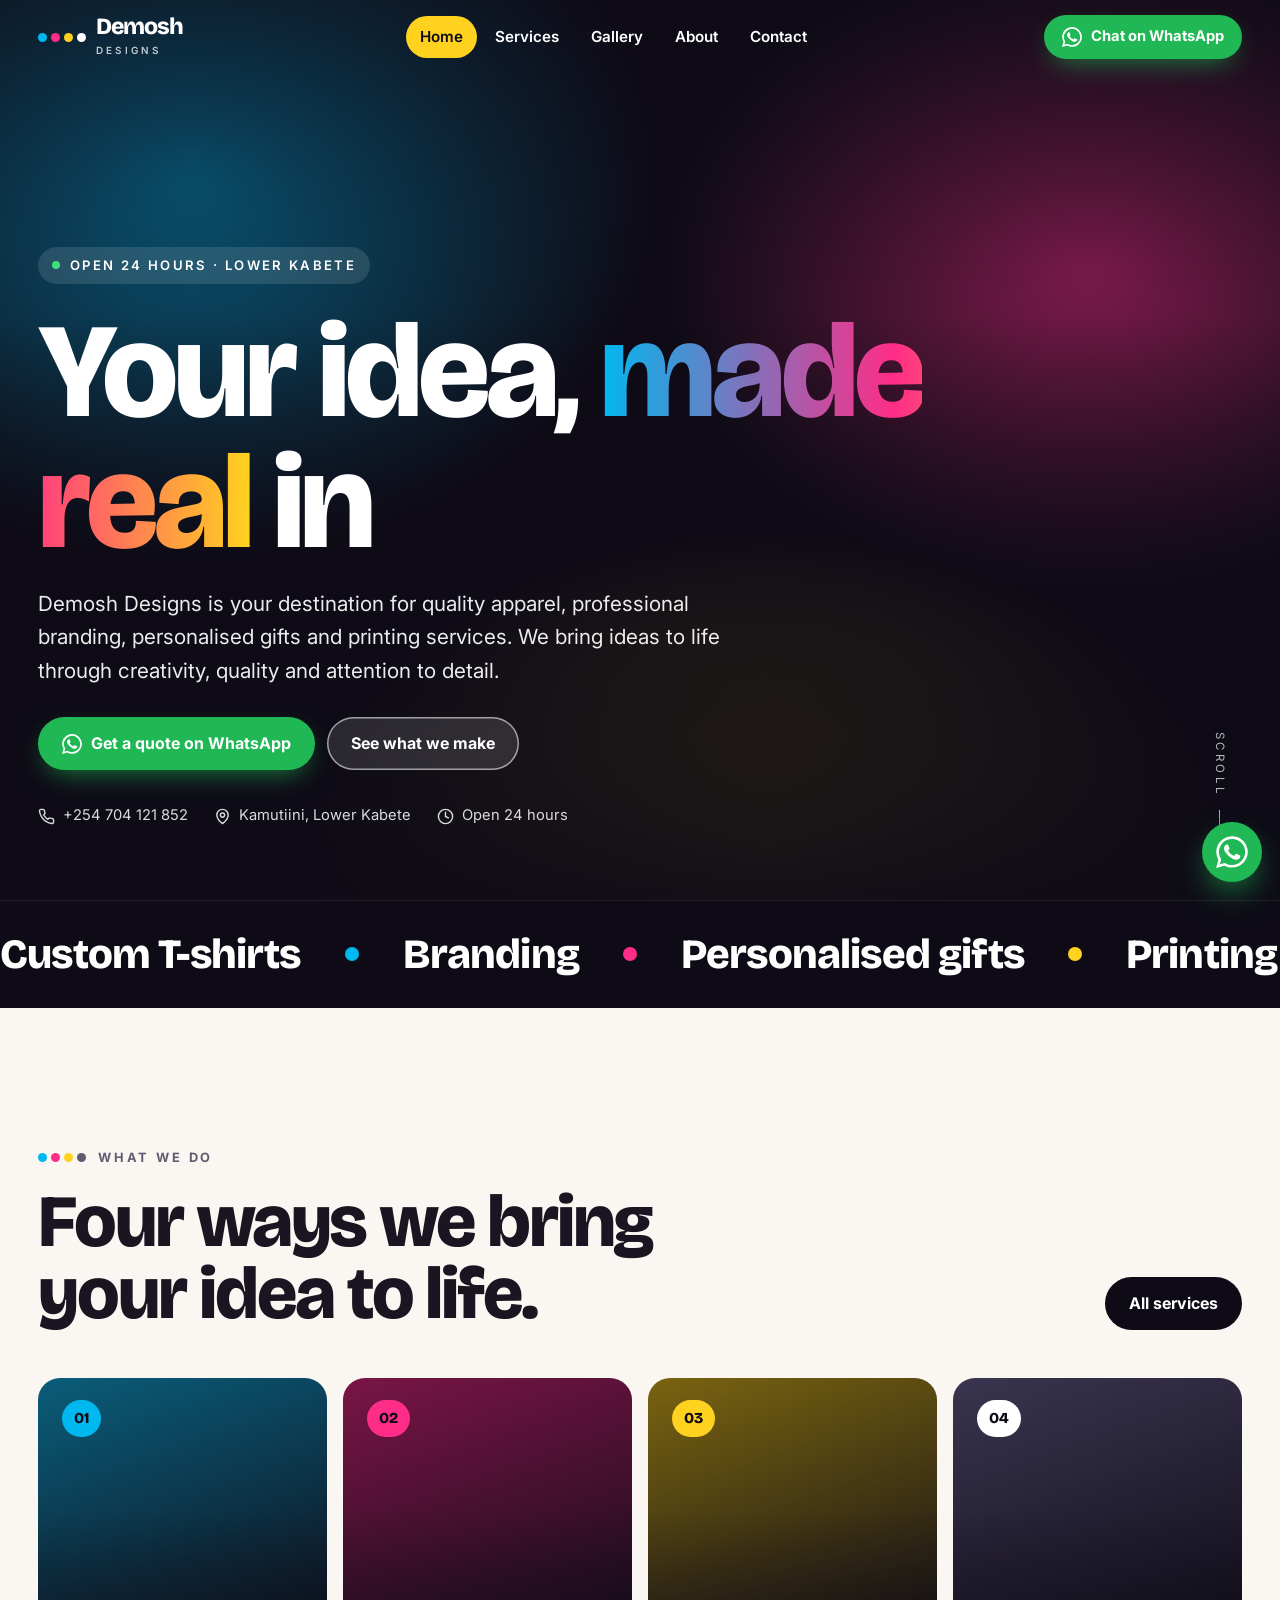
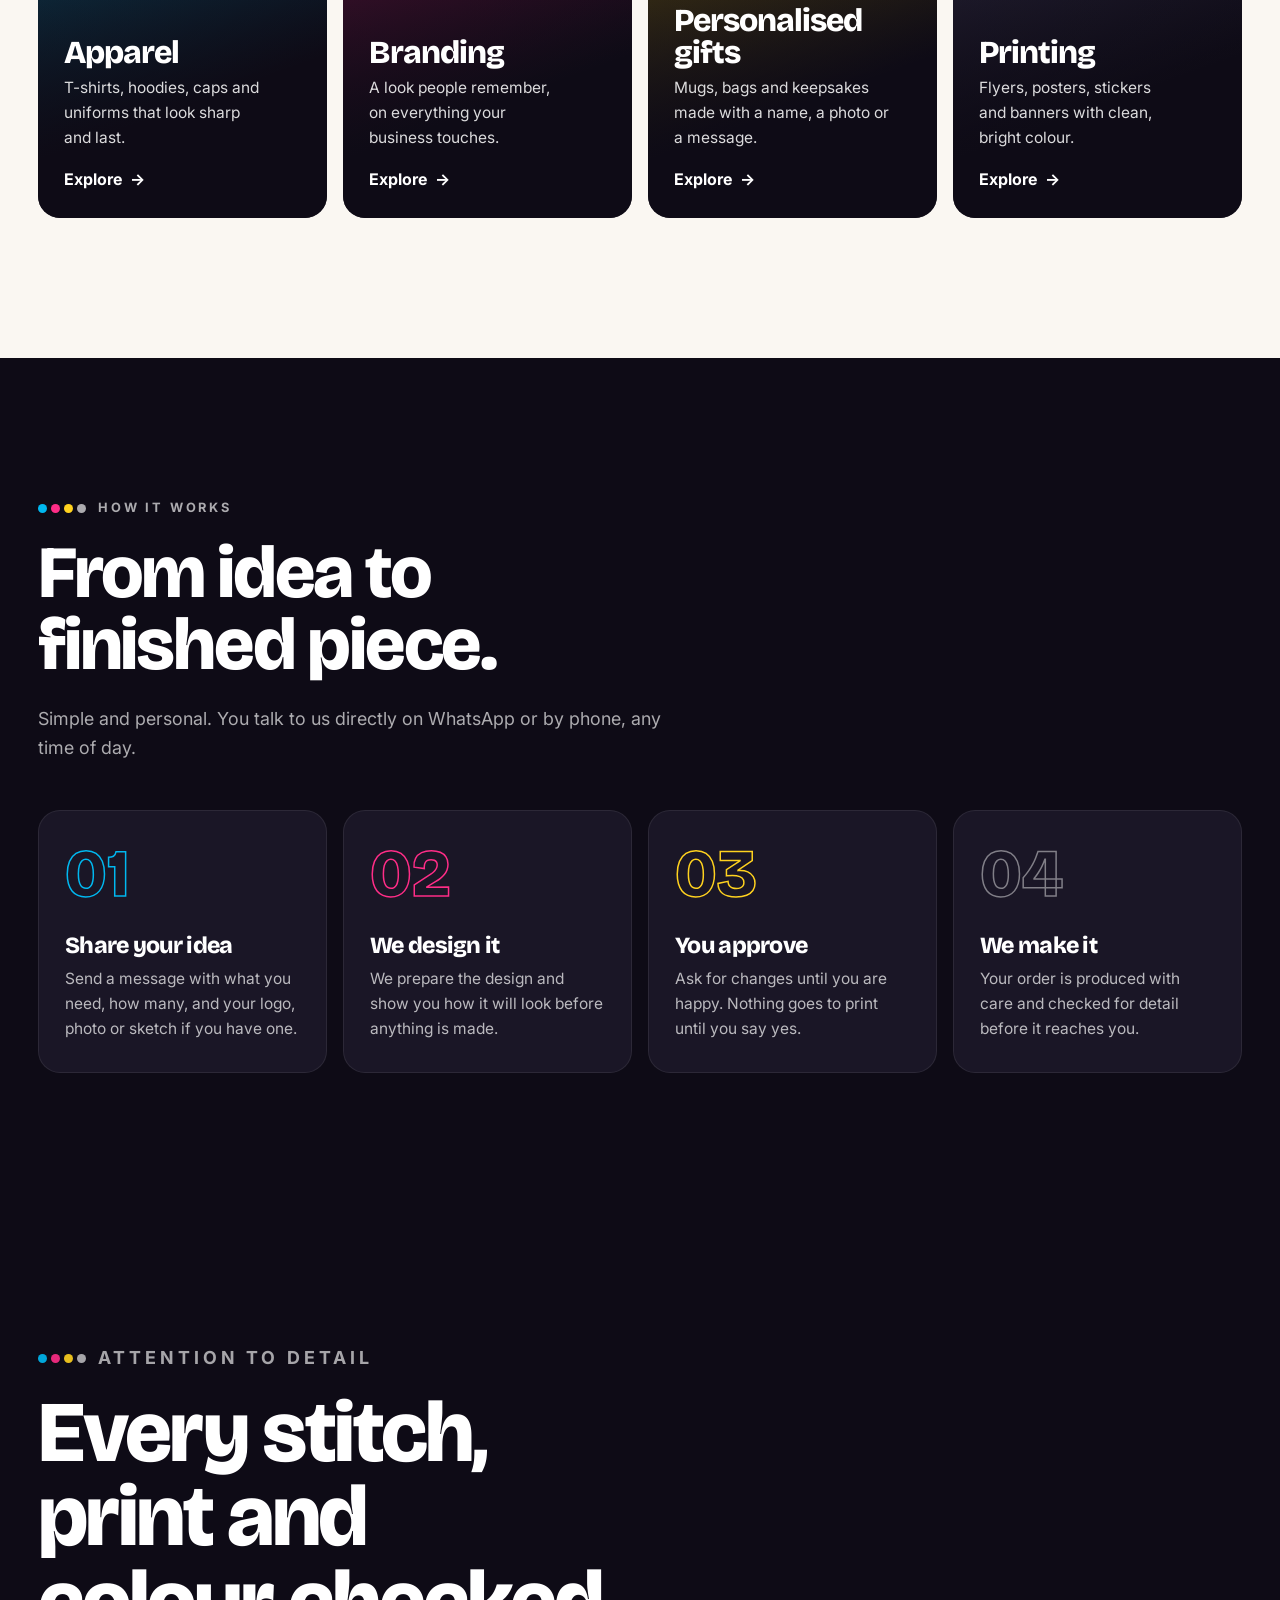
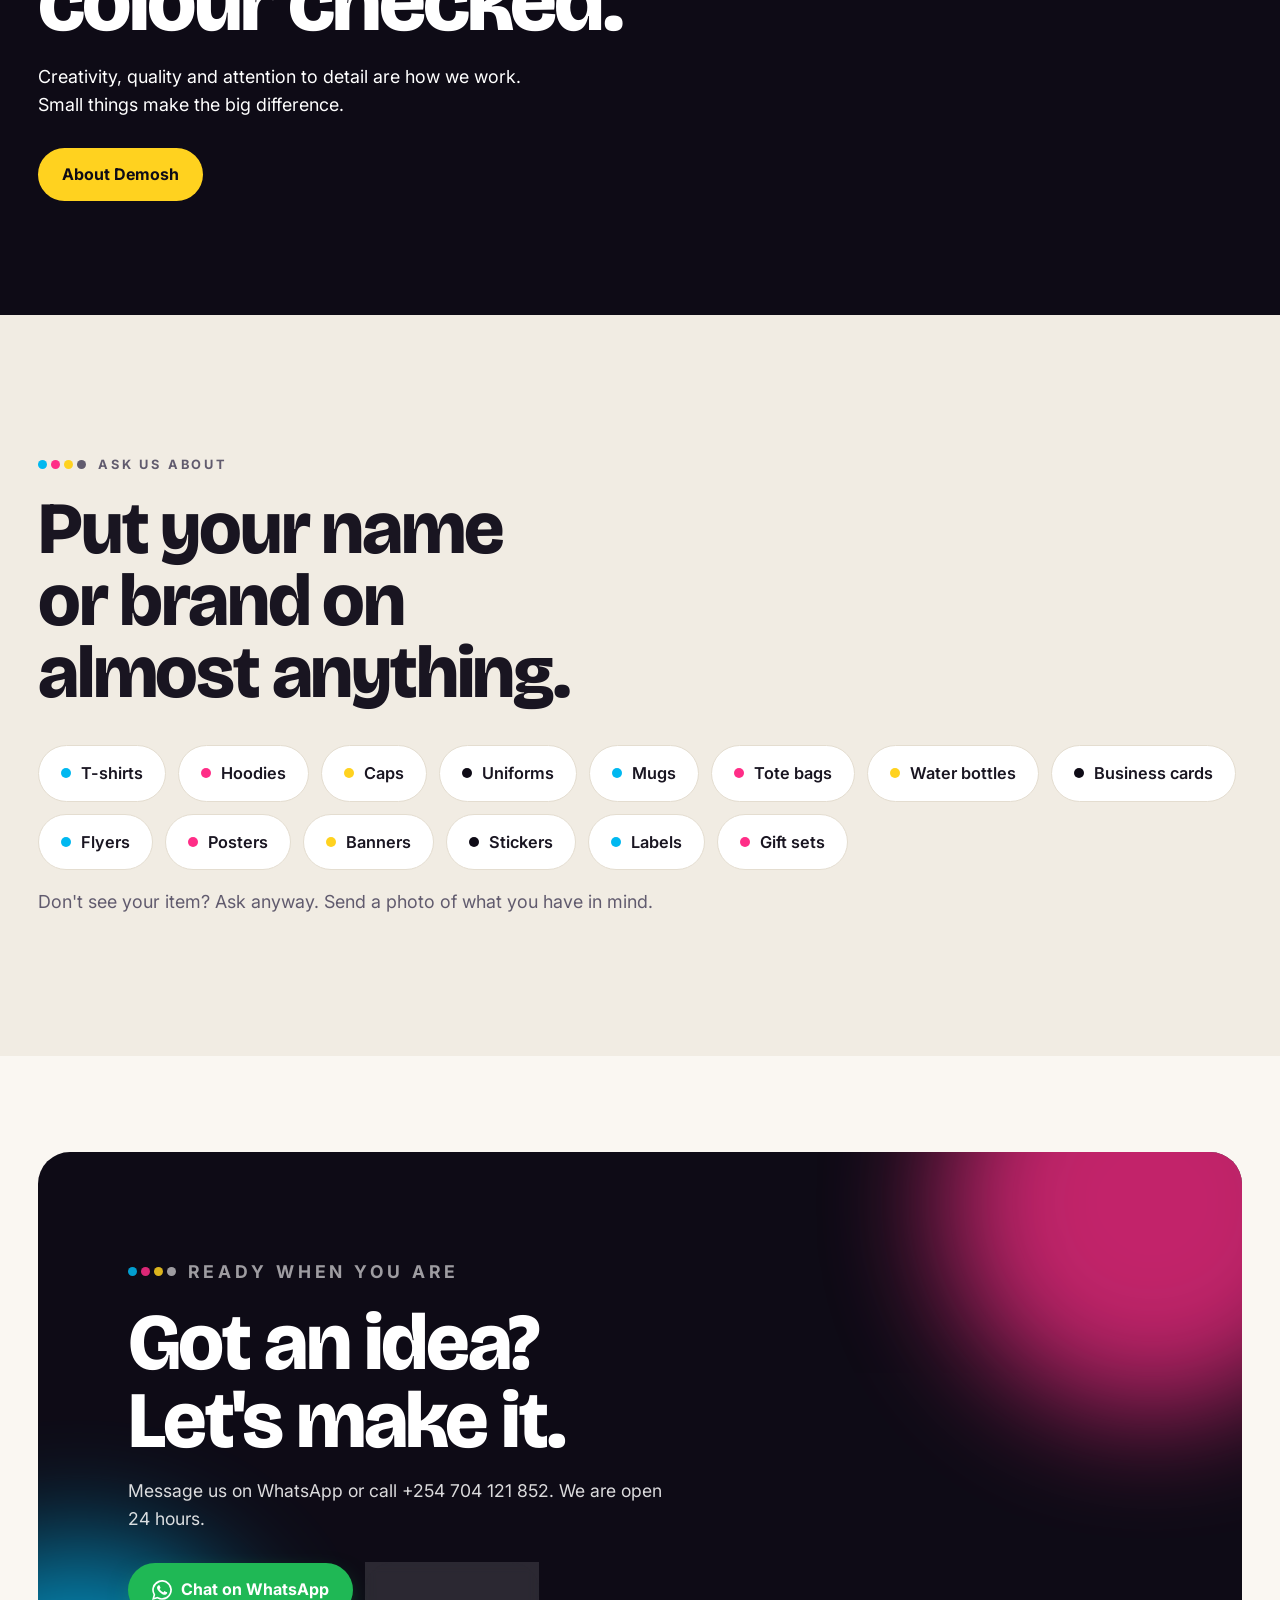
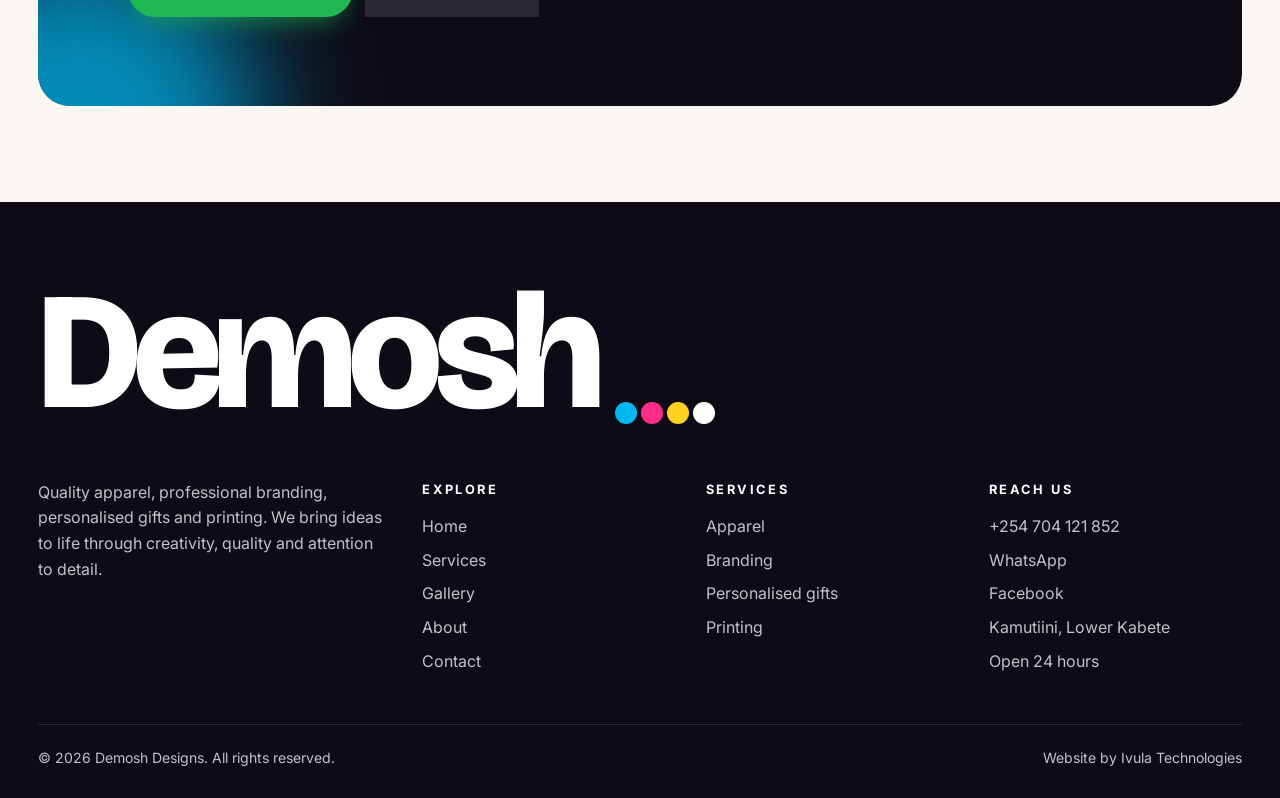
==== index.html @ a0821e4e "Demosh Designs website: five pages with video heroes, WhatsApp quote builder Co-Authored-By: Claude " ====
<!doctype html>
<html lang="en">
<head>
<meta charset="utf-8">
<meta name="viewport" content="width=device-width, initial-scale=1, viewport-fit=cover">
<title>Demosh Designs · Apparel, branding, gifts and printing in Lower Kabete</title>
<meta name="description" content="Demosh Designs, Kamutiini, Lower Kabete: quality apparel, professional branding, personalised gifts and printing. Open 24 hours. WhatsApp or call +254 704 121 852.">
<meta name="theme-color" content="#0e0b16">
<meta property="og:title" content="Demosh Designs · Apparel, branding, gifts and printing in Lower Kabete">
<meta property="og:description" content="Demosh Designs, Kamutiini, Lower Kabete: quality apparel, professional branding, personalised gifts and printing. Open 24 hours. WhatsApp or call +254 704 121 852.">
<meta property="og:image" content="assets/img/og.jpg">
<meta property="og:type" content="website">
<meta name="twitter:card" content="summary_large_image">
<link rel="icon" href="assets/img/favicon.svg" type="image/svg+xml">
<link rel="preconnect" href="https://fonts.googleapis.com">
<link rel="preconnect" href="https://fonts.gstatic.com" crossorigin>
<link href="https://fonts.googleapis.com/css2?family=Bricolage+Grotesque:opsz,wght@12..96,500..800&family=Inter:wght@400;500;600;700&display=swap" rel="stylesheet">
<link rel="preconnect" href="https://assets.mixkit.co">
<link rel="stylesheet" href="assets/css/site.css">
<script type="application/ld+json">
{"@context":"https://schema.org","@type":"Store","name":"Demosh Designs","description":"Quality apparel, professional branding, personalised gifts and printing services.","telephone":"+254704121852","founder":{"@type":"Person","name":"Gordon Omala"},"address":{"@type":"PostalAddress","streetAddress":"Kamutiini","addressLocality":"Lower Kabete","addressRegion":"Kiambu","addressCountry":"KE"},"openingHoursSpecification":{"@type":"OpeningHoursSpecification","dayOfWeek":["Monday","Tuesday","Wednesday","Thursday","Friday","Saturday","Sunday"],"opens":"00:00","closes":"23:59"}}
</script>
</head>
<body>
<a class="skip" href="#main">Skip to content</a>
<header class="hdr">
  <div class="wrap">
    <a class="logo" href="index.html" aria-label="Demosh Designs home"><span class="dots" aria-hidden="true"><i></i><i></i><i></i><i></i></span><span><b>Demosh</b><small>Designs</small></span></a>
    <nav class="nav" aria-label="Main"><a href="index.html" aria-current=page>Home</a><a href="services.html">Services</a><a href="gallery.html">Gallery</a><a href="about.html">About</a><a href="contact.html">Contact</a></nav>
    <div class="hdr-cta">
      <a class="btn btn-wa btn-sm" href="https://wa.me/254704121852?text=Hi%20Demosh%20Designs%2C%20I%20would%20like%20to%20ask%20about%20" target="_blank" rel="noopener"><svg viewBox="0 0 24 24" fill="currentColor" aria-hidden="true"><path d="M17.5 14.4c-.3-.1-1.8-.9-2-1s-.5-.1-.7.1-.8 1-.9 1.2-.3.2-.6.1a8.2 8.2 0 0 1-4.1-3.6c-.3-.5.3-.5.9-1.6.1-.2 0-.4 0-.5l-.9-2.2c-.2-.6-.5-.5-.7-.5h-.6a1.1 1.1 0 0 0-.8.4 3.4 3.4 0 0 0-1.1 2.5 5.9 5.9 0 0 0 1.2 3.1 13.4 13.4 0 0 0 5.2 4.6c1.9.8 2.7.9 3.6.7a3.1 3.1 0 0 0 2-1.4 2.5 2.5 0 0 0 .2-1.4c-.1-.2-.3-.3-.6-.4zM12 21.8a9.8 9.8 0 0 1-5-1.4l-.4-.2-3.7 1 1-3.6-.2-.4A9.8 9.8 0 1 1 12 21.8zm8.4-18.2A11.8 11.8 0 0 0 1.8 17.8L.1 24l6.3-1.7a11.8 11.8 0 0 0 5.6 1.4 11.8 11.8 0 0 0 8.4-20.1z"/></svg>Chat on WhatsApp</a>
      <button class="menu-btn" aria-label="Open menu" aria-expanded="false" aria-controls="mnav"><span></span><span></span><span></span></button>
    </div>
  </div>
</header>
<div class="mnav" id="mnav" aria-hidden="true">
  <button class="mnav-close" aria-label="Close menu">&times;</button>
  <a class="l" href="index.html"><i style="background:var(--c)"></i>Home</a><a class="l" href="services.html"><i style="background:var(--m)"></i>Services</a><a class="l" href="gallery.html"><i style="background:var(--y)"></i>Gallery</a><a class="l" href="about.html"><i style="background:#fff"></i>About</a><a class="l" href="contact.html"><i style="background:var(--c)"></i>Contact</a>
  <div class="foot">
    <a class="btn btn-wa" href="https://wa.me/254704121852?text=Hi%20Demosh%20Designs%2C%20I%20would%20like%20to%20ask%20about%20" target="_blank" rel="noopener"><svg viewBox="0 0 24 24" fill="currentColor" aria-hidden="true"><path d="M17.5 14.4c-.3-.1-1.8-.9-2-1s-.5-.1-.7.1-.8 1-.9 1.2-.3.2-.6.1a8.2 8.2 0 0 1-4.1-3.6c-.3-.5.3-.5.9-1.6.1-.2 0-.4 0-.5l-.9-2.2c-.2-.6-.5-.5-.7-.5h-.6a1.1 1.1 0 0 0-.8.4 3.4 3.4 0 0 0-1.1 2.5 5.9 5.9 0 0 0 1.2 3.1 13.4 13.4 0 0 0 5.2 4.6c1.9.8 2.7.9 3.6.7a3.1 3.1 0 0 0 2-1.4 2.5 2.5 0 0 0 .2-1.4c-.1-.2-.3-.3-.6-.4zM12 21.8a9.8 9.8 0 0 1-5-1.4l-.4-.2-3.7 1 1-3.6-.2-.4A9.8 9.8 0 1 1 12 21.8zm8.4-18.2A11.8 11.8 0 0 0 1.8 17.8L.1 24l6.3-1.7a11.8 11.8 0 0 0 5.6 1.4 11.8 11.8 0 0 0 8.4-20.1z"/></svg>Chat on WhatsApp</a>
    <a class="btn btn-ghost" href="tel:+254704121852"><svg viewBox="0 0 24 24" fill="none" stroke="currentColor" stroke-width="2" stroke-linecap="round" stroke-linejoin="round" aria-hidden="true"><path d="M22 16.9v3a2 2 0 0 1-2.2 2 19.8 19.8 0 0 1-8.6-3.1 19.5 19.5 0 0 1-6-6A19.8 19.8 0 0 1 2.1 4.2 2 2 0 0 1 4.1 2h3a2 2 0 0 1 2 1.7c.1 1 .4 1.9.7 2.8a2 2 0 0 1-.5 2.1L8 9.9a16 16 0 0 0 6 6l1.3-1.3a2 2 0 0 1 2.1-.4c.9.3 1.8.6 2.8.7a2 2 0 0 1 1.7 2z"/></svg>Call +254 704 121 852</a>
  </div>
</div>
<main id="main">
<section class="hero">
  <div class="hero-media"><video data-mx="45527" data-local="assets/media/hero.mp4" muted loop playsinline preload="none" aria-hidden="true"></video></div>
  <div class="wrap">
    <span class="kicker"><span class="live"></span>Open 24 hours &middot; Lower Kabete</span>
    <h1>Your idea, <em>made real</em> in <span class="swap" data-swap="apparel.|branding.|gifts.|print.">apparel.</span></h1>
    <p class="lead">Demosh Designs is your destination for quality apparel, professional branding, personalised gifts and printing services. We bring ideas to life through creativity, quality and attention to detail.</p>
    <div class="ctas">
      <a class="btn btn-wa" href="https://wa.me/254704121852?text=Hi%20Demosh%20Designs%2C%20I%20would%20like%20a%20quote%20for%20" target="_blank" rel="noopener"><svg viewBox="0 0 24 24" fill="currentColor" aria-hidden="true"><path d="M17.5 14.4c-.3-.1-1.8-.9-2-1s-.5-.1-.7.1-.8 1-.9 1.2-.3.2-.6.1a8.2 8.2 0 0 1-4.1-3.6c-.3-.5.3-.5.9-1.6.1-.2 0-.4 0-.5l-.9-2.2c-.2-.6-.5-.5-.7-.5h-.6a1.1 1.1 0 0 0-.8.4 3.4 3.4 0 0 0-1.1 2.5 5.9 5.9 0 0 0 1.2 3.1 13.4 13.4 0 0 0 5.2 4.6c1.9.8 2.7.9 3.6.7a3.1 3.1 0 0 0 2-1.4 2.5 2.5 0 0 0 .2-1.4c-.1-.2-.3-.3-.6-.4zM12 21.8a9.8 9.8 0 0 1-5-1.4l-.4-.2-3.7 1 1-3.6-.2-.4A9.8 9.8 0 1 1 12 21.8zm8.4-18.2A11.8 11.8 0 0 0 1.8 17.8L.1 24l6.3-1.7a11.8 11.8 0 0 0 5.6 1.4 11.8 11.8 0 0 0 8.4-20.1z"/></svg>Get a quote on WhatsApp</a>
      <a class="btn btn-ghost" href="services.html">See what we make</a>
    </div>
    <div class="meta">
      <span><svg viewBox="0 0 24 24" fill="none" stroke="currentColor" stroke-width="2" stroke-linecap="round" stroke-linejoin="round" aria-hidden="true"><path d="M22 16.9v3a2 2 0 0 1-2.2 2 19.8 19.8 0 0 1-8.6-3.1 19.5 19.5 0 0 1-6-6A19.8 19.8 0 0 1 2.1 4.2 2 2 0 0 1 4.1 2h3a2 2 0 0 1 2 1.7c.1 1 .4 1.9.7 2.8a2 2 0 0 1-.5 2.1L8 9.9a16 16 0 0 0 6 6l1.3-1.3a2 2 0 0 1 2.1-.4c.9.3 1.8.6 2.8.7a2 2 0 0 1 1.7 2z"/></svg><a href="tel:+254704121852" style="text-decoration:none">+254 704 121 852</a></span>
      <span><svg viewBox="0 0 24 24" fill="none" stroke="currentColor" stroke-width="2" stroke-linecap="round" stroke-linejoin="round" aria-hidden="true"><path d="M20 10c0 6-8 12-8 12s-8-6-8-12a8 8 0 0 1 16 0z"/><circle cx="12" cy="10" r="3"/></svg>Kamutiini, Lower Kabete</span>
      <span><svg viewBox="0 0 24 24" fill="none" stroke="currentColor" stroke-width="2" stroke-linecap="round" aria-hidden="true"><circle cx="12" cy="12" r="10"/><path d="M12 6v6l4 2"/></svg>Open 24 hours</span>
    </div>
  </div>
  <div class="scroll-cue" aria-hidden="true">Scroll</div>
</section>
<div class="marquee" aria-hidden="true"><div class="track"><span>Custom T-shirts</span><span>Branding</span><span>Personalised gifts</span><span>Printing</span><span>Hoodies</span><span>Business cards</span><span>Mugs</span><span>Banners</span><span>Uniforms</span><span>Stickers</span><span>Custom T-shirts</span><span>Branding</span><span>Personalised gifts</span><span>Printing</span><span>Hoodies</span><span>Business cards</span><span>Mugs</span><span>Banners</span><span>Uniforms</span><span>Stickers</span></div></div>

<section class="sec">
  <div class="wrap">
    <div class="head-row">
      <div><p class="eyebrow"><span class="dots" aria-hidden="true"><i></i><i></i><i></i><i></i></span> What we do</p><h2 class="h2 rv">Four ways we bring your idea to life.</h2></div>
      <a class="btn btn-dark" href="services.html">All services</a>
    </div>
    <div class="svc-grid"><a class="svc rv d0" href="services.html#apparel"><video data-mx="34707" data-local="assets/media/apparel.mp4" muted loop playsinline preload="none" aria-hidden="true"></video><span class="n bg-c">01</span><h3>Apparel</h3><p>T-shirts, hoodies, caps and uniforms that look sharp and last.</p><span class="go">Explore</span></a><a class="svc rv d1" href="services.html#branding"><video data-mx="45750" data-local="assets/media/branding.mp4" muted loop playsinline preload="none" aria-hidden="true"></video><span class="n bg-m">02</span><h3>Branding</h3><p>A look people remember, on everything your business touches.</p><span class="go">Explore</span></a><a class="svc rv d2" href="services.html#gifts"><video data-mx="15082" data-local="assets/media/gifts.mp4" muted loop playsinline preload="none" aria-hidden="true"></video><span class="n bg-y">03</span><h3>Personalised gifts</h3><p>Mugs, bags and keepsakes made with a name, a photo or a message.</p><span class="go">Explore</span></a><a class="svc rv d3" href="services.html#printing"><video data-mx="25260" data-local="assets/media/printing.mp4" muted loop playsinline preload="none" aria-hidden="true"></video><span class="n bg-w">04</span><h3>Printing</h3><p>Flyers, posters, stickers and banners with clean, bright colour.</p><span class="go">Explore</span></a></div>
  </div>
</section>

<section class="sec dark">
  <div class="wrap">
    <div class="head-row">
      <div><p class="eyebrow"><span class="dots" aria-hidden="true"><i></i><i></i><i></i><i></i></span> How it works</p><h2 class="h2 rv">From idea to finished piece.</h2></div>
      <p class="sub-p" style="margin:0">Simple and personal. You talk to us directly on WhatsApp or by phone, any time of day.</p>
    </div>
    <div class="steps">
      <div class="step rv"><h3>Share your idea</h3><p>Send a message with what you need, how many, and your logo, photo or sketch if you have one.</p></div>
      <div class="step rv d1"><h3>We design it</h3><p>We prepare the design and show you how it will look before anything is made.</p></div>
      <div class="step rv d2"><h3>You approve</h3><p>Ask for changes until you are happy. Nothing goes to print until you say yes.</p></div>
      <div class="step rv d3"><h3>We make it</h3><p>Your order is produced with care and checked for detail before it reaches you.</p></div>
    </div>
  </div>
</section>

<section class="band">
  <video data-mx="12525" data-local="assets/media/detail.mp4" muted loop playsinline preload="none" aria-hidden="true"></video>
  <div class="wrap">
    <p class="eyebrow" style="color:rgba(255,255,255,.7)"><span class="dots" aria-hidden="true"><i></i><i></i><i></i><i></i></span> Attention to detail</p>
    <h2 class="rv">Every stitch, print and colour checked.</h2>
    <p class="rv d1">Creativity, quality and attention to detail are how we work. Small things make the big difference.</p>
    <a class="btn btn-y rv d2" href="about.html">About Demosh</a>
  </div>
</section>

<section class="sec cream">
  <div class="wrap">
    <p class="eyebrow"><span class="dots" aria-hidden="true"><i></i><i></i><i></i><i></i></span> Ask us about</p>
    <h2 class="h2 rv" style="margin-bottom:36px">Put your name or brand on almost anything.</h2>
    <div class="chips rv d1"><span class="chip"><i style="background:var(--c)"></i>T-shirts</span><span class="chip"><i style="background:var(--m)"></i>Hoodies</span><span class="chip"><i style="background:var(--y)"></i>Caps</span><span class="chip"><i style="background:var(--ink)"></i>Uniforms</span><span class="chip"><i style="background:var(--c)"></i>Mugs</span><span class="chip"><i style="background:var(--m)"></i>Tote bags</span><span class="chip"><i style="background:var(--y)"></i>Water bottles</span><span class="chip"><i style="background:var(--ink)"></i>Business cards</span><span class="chip"><i style="background:var(--c)"></i>Flyers</span><span class="chip"><i style="background:var(--m)"></i>Posters</span><span class="chip"><i style="background:var(--y)"></i>Banners</span><span class="chip"><i style="background:var(--ink)"></i>Stickers</span><span class="chip"><i style="background:var(--c)"></i>Labels</span><span class="chip"><i style="background:var(--m)"></i>Gift sets</span></div>
    <p class="sub-p">Don't see your item? Ask anyway. Send a photo of what you have in mind.</p>
  </div>
</section>

<section class="sec tight">
  <div class="wrap">
    <div class="cta rv">
      <p class="eyebrow" style="color:rgba(255,255,255,.7)"><span class="dots" aria-hidden="true"><i></i><i></i><i></i><i></i></span> Ready when you are</p>
      <h2>Got an idea? Let's make it.</h2>
      <p>Message us on WhatsApp or call +254 704 121 852. We are open 24 hours.</p>
      <div class="ctas">
        <a class="btn btn-wa" href="https://wa.me/254704121852?text=Hi%20Demosh%20Designs%2C%20I%20have%20an%20idea%20I%20would%20like%20to%20make%3A%20" target="_blank" rel="noopener"><svg viewBox="0 0 24 24" fill="currentColor" aria-hidden="true"><path d="M17.5 14.4c-.3-.1-1.8-.9-2-1s-.5-.1-.7.1-.8 1-.9 1.2-.3.2-.6.1a8.2 8.2 0 0 1-4.1-3.6c-.3-.5.3-.5.9-1.6.1-.2 0-.4 0-.5l-.9-2.2c-.2-.6-.5-.5-.7-.5h-.6a1.1 1.1 0 0 0-.8.4 3.4 3.4 0 0 0-1.1 2.5 5.9 5.9 0 0 0 1.2 3.1 13.4 13.4 0 0 0 5.2 4.6c1.9.8 2.7.9 3.6.7a3.1 3.1 0 0 0 2-1.4 2.5 2.5 0 0 0 .2-1.4c-.1-.2-.3-.3-.6-.4zM12 21.8a9.8 9.8 0 0 1-5-1.4l-.4-.2-3.7 1 1-3.6-.2-.4A9.8 9.8 0 1 1 12 21.8zm8.4-18.2A11.8 11.8 0 0 0 1.8 17.8L.1 24l6.3-1.7a11.8 11.8 0 0 0 5.6 1.4 11.8 11.8 0 0 0 8.4-20.1z"/></svg>Chat on WhatsApp</a>
        <a class="btn btn-ghost" href="contact.html">Request a quote</a>
      </div>
    </div>
  </div>
</section>
</main>
<footer class="ftr">
  <div class="wrap">
    <div class="big">Demosh <span class="dots" aria-hidden="true"><i></i><i></i><i></i><i></i></span></div>
    <div class="cols">
      <div>
        <p style="max-width:36ch">Quality apparel, professional branding, personalised gifts and printing. We bring ideas to life through creativity, quality and attention to detail.</p>
      </div>
      <div><h4>Explore</h4><ul><li><a href="index.html">Home</a></li><li><a href="services.html">Services</a></li><li><a href="gallery.html">Gallery</a></li><li><a href="about.html">About</a></li><li><a href="contact.html">Contact</a></li></ul></div>
      <div><h4>Services</h4><ul>
        <li><a href="services.html#apparel">Apparel</a></li><li><a href="services.html#branding">Branding</a></li>
        <li><a href="services.html#gifts">Personalised gifts</a></li><li><a href="services.html#printing">Printing</a></li></ul></div>
      <div><h4>Reach us</h4><ul>
        <li><a href="tel:+254704121852">+254 704 121 852</a></li>
        <li><a href="https://wa.me/254704121852" target="_blank" rel="noopener">WhatsApp</a></li>
        <li><a href="https://www.facebook.com/search/top?q=Demosh%20Designs" target="_blank" rel="noopener">Facebook</a></li>
        <li><a href="https://www.google.com/maps/search/?api=1&query=Kamutiini%2C%20Lower%20Kabete%2C%20Kenya" target="_blank" rel="noopener">Kamutiini, Lower Kabete</a></li>
        <li>Open 24 hours</li></ul></div>
    </div>
    <div class="base"><span>&copy; <span data-year>2026</span> Demosh Designs. All rights reserved.</span><span>Website by <a href="https://ivulatechnologies.com" target="_blank" rel="noopener">Ivula Technologies</a></span></div>
  </div>
</footer>
<a class="fab" href="https://wa.me/254704121852?text=Hi%20Demosh%20Designs%2C%20I%20would%20like%20to%20ask%20about%20" target="_blank" rel="noopener" aria-label="Chat with Demosh Designs on WhatsApp"><svg viewBox="0 0 24 24" fill="currentColor" aria-hidden="true"><path d="M17.5 14.4c-.3-.1-1.8-.9-2-1s-.5-.1-.7.1-.8 1-.9 1.2-.3.2-.6.1a8.2 8.2 0 0 1-4.1-3.6c-.3-.5.3-.5.9-1.6.1-.2 0-.4 0-.5l-.9-2.2c-.2-.6-.5-.5-.7-.5h-.6a1.1 1.1 0 0 0-.8.4 3.4 3.4 0 0 0-1.1 2.5 5.9 5.9 0 0 0 1.2 3.1 13.4 13.4 0 0 0 5.2 4.6c1.9.8 2.7.9 3.6.7a3.1 3.1 0 0 0 2-1.4 2.5 2.5 0 0 0 .2-1.4c-.1-.2-.3-.3-.6-.4zM12 21.8a9.8 9.8 0 0 1-5-1.4l-.4-.2-3.7 1 1-3.6-.2-.4A9.8 9.8 0 1 1 12 21.8zm8.4-18.2A11.8 11.8 0 0 0 1.8 17.8L.1 24l6.3-1.7a11.8 11.8 0 0 0 5.6 1.4 11.8 11.8 0 0 0 8.4-20.1z"/></svg></a>
<script src="assets/js/site.js" defer></script>
</body>
</html>
---- assets/css/site.css ----
/* Demosh Designs: CMYK print-shop palette, bold display type, full-bleed video */
:root{
  --ink:#0e0b16; --ink2:#1a1626; --paper:#faf7f2; --cream:#f1ece3;
  --c:#00b8f0; --m:#ff2d87; --y:#ffd21f; --k:#0e0b16;
  --text:#191521; --muted:#615b6e; --line:#e4ddd0; --wa:#1fb855;
  --display:"Bricolage Grotesque",system-ui,-apple-system,Segoe UI,Roboto,sans-serif;
  --body:"Inter",system-ui,-apple-system,Segoe UI,Roboto,sans-serif;
  --r:22px;
}
*{box-sizing:border-box;margin:0;padding:0}
html{scroll-behavior:smooth;-webkit-text-size-adjust:100%;scrollbar-width:none}
html::-webkit-scrollbar{display:none}
body{font-family:var(--body);color:var(--text);background:var(--paper);line-height:1.6;overflow-x:hidden}
img,video,svg{max-width:100%;display:block}
a{color:inherit}
button,input,select,textarea{font:inherit;color:inherit}
.wrap{width:100%;max-width:1240px;margin:0 auto;padding:0 max(18px,env(safe-area-inset-left,0px))}
h1,h2,h3{font-family:var(--display);line-height:.98;letter-spacing:-.03em;text-wrap:balance;font-weight:800}
p{text-wrap:pretty}
:focus-visible{outline:3px solid var(--y);outline-offset:3px;border-radius:6px}
.skip{position:absolute;left:-999px;top:8px;background:var(--y);color:var(--ink);padding:8px 14px;border-radius:8px;z-index:100;font-weight:700}
.skip:focus{left:12px}

/* CMYK dots used across the brand */
.dots{display:inline-flex;gap:4px;align-items:center}
.dots i{width:9px;height:9px;border-radius:50%;display:block}
.dots i:nth-child(1){background:var(--c)}.dots i:nth-child(2){background:var(--m)}
.dots i:nth-child(3){background:var(--y)}.dots i:nth-child(4){background:currentColor}

/* Header */
.hdr{position:fixed;inset:0 0 auto 0;z-index:50;transition:background .3s,box-shadow .3s,color .3s;color:#fff}
.hdr .wrap{display:flex;align-items:center;justify-content:space-between;height:74px;gap:18px}
.hdr.solid{background:rgba(250,247,242,.92);backdrop-filter:blur(14px);-webkit-backdrop-filter:blur(14px);color:var(--ink);box-shadow:0 1px 0 var(--line)}
.logo{display:flex;align-items:center;gap:10px;text-decoration:none}
.logo b{font-family:var(--display);font-weight:800;font-size:1.45rem;letter-spacing:-.04em;line-height:1}
.logo small{display:block;font-size:.62rem;letter-spacing:.32em;text-transform:uppercase;font-weight:600;opacity:.75;margin-top:2px}
.nav{display:flex;gap:4px;align-items:center}
.nav a{text-decoration:none;font-weight:600;font-size:.95rem;padding:9px 14px;border-radius:999px;transition:background .2s}
.nav a:hover{background:rgba(127,127,127,.14)}
.nav a[aria-current=page]{background:var(--y);color:var(--ink)}
.btn{display:inline-flex;align-items:center;justify-content:center;gap:9px;text-decoration:none;font-weight:700;border-radius:999px;padding:14px 24px;border:0;cursor:pointer;transition:transform .2s,box-shadow .2s,background .2s;white-space:nowrap}
.btn:hover{transform:translateY(-2px)}
.btn svg{width:20px;height:20px;flex:none}
.btn-wa{background:var(--wa);color:#fff;box-shadow:0 10px 28px -10px rgba(31,184,85,.8)}
.btn-y{background:var(--y);color:var(--ink)}
.btn-m{background:var(--m);color:#fff;box-shadow:0 10px 28px -10px rgba(255,45,135,.8)}
.btn-ghost{background:rgba(255,255,255,.12);color:#fff;box-shadow:inset 0 0 0 1.5px rgba(255,255,255,.55);backdrop-filter:blur(6px)}
.btn-dark{background:var(--ink);color:#fff}
.btn-sm{padding:10px 18px;font-size:.92rem}
.menu-btn{display:none;background:none;border:0;cursor:pointer;padding:10px;margin-right:-10px;color:inherit}
.menu-btn span{display:block;width:26px;height:2.5px;background:currentColor;margin:5px 0;border-radius:2px;transition:transform .3s,opacity .3s}
.hdr-cta{display:flex;gap:10px;align-items:center}

.mnav{position:fixed;inset:0;z-index:60;background:var(--ink);color:#fff;display:flex;flex-direction:column;padding:96px 24px 32px;transform:translateY(-100%);transition:transform .45s cubic-bezier(.7,0,.2,1);overflow:auto}
.mnav.open{transform:none}
.mnav a.l{font-family:var(--display);font-weight:800;font-size:2.6rem;text-decoration:none;letter-spacing:-.03em;padding:6px 0;display:flex;align-items:center;gap:14px}
.mnav a.l i{width:12px;height:12px;border-radius:50%}
.mnav .foot{margin-top:auto;display:grid;gap:10px;padding-top:30px}
.mnav-close{position:absolute;top:18px;right:14px;background:none;border:0;color:#fff;font-size:2.2rem;cursor:pointer;padding:6px 12px;line-height:1}

/* Hero video */
.hero{position:relative;min-height:100svh;display:flex;align-items:flex-end;color:#fff;overflow:hidden;background:var(--ink)}
.hero.sub{min-height:68svh}
.hero-media{position:absolute;inset:0;background:
  radial-gradient(60% 70% at 15% 20%,rgba(0,184,240,.55),transparent 60%),
  radial-gradient(55% 60% at 85% 30%,rgba(255,45,135,.55),transparent 60%),
  radial-gradient(60% 60% at 60% 95%,rgba(255,210,31,.45),transparent 60%),var(--ink)}
.hero-media video{width:100%;height:100%;object-fit:cover;opacity:0;transition:opacity 1.2s}
.hero-media video.on{opacity:1}
.hero::after{content:"";position:absolute;inset:0;background:linear-gradient(180deg,rgba(14,11,22,.55) 0%,rgba(14,11,22,.15) 35%,rgba(14,11,22,.75) 78%,rgba(14,11,22,.95) 100%)}
.hero .wrap{position:relative;z-index:2;padding-top:120px;padding-bottom:clamp(40px,8vh,90px)}
.kicker{display:inline-flex;align-items:center;gap:10px;font-weight:600;font-size:.82rem;letter-spacing:.18em;text-transform:uppercase;padding:8px 14px;border-radius:999px;background:rgba(255,255,255,.12);backdrop-filter:blur(8px);-webkit-backdrop-filter:blur(8px)}
.kicker .live{width:8px;height:8px;border-radius:50%;background:#3ee07a;box-shadow:0 0 0 0 rgba(62,224,122,.7);animation:pulse 2s infinite}
@keyframes pulse{70%{box-shadow:0 0 0 10px rgba(62,224,122,0)}100%{box-shadow:0 0 0 0 rgba(62,224,122,0)}}
.hero h1{font-size:clamp(3rem,10.5vw,8.6rem);margin:22px 0 18px;max-width:12ch}
.hero.sub h1{font-size:clamp(2.6rem,8vw,6rem)}
.hero h1 .swap{display:inline-block;color:var(--y);min-width:4ch}
.hero h1 em{font-style:normal;background:linear-gradient(90deg,var(--c),var(--m) 55%,var(--y));-webkit-background-clip:text;background-clip:text;color:transparent}
.hero .lead{font-size:clamp(1.05rem,2vw,1.3rem);max-width:56ch;opacity:.92}
.hero .ctas{display:flex;flex-wrap:wrap;gap:12px;margin-top:30px}
.hero .meta{display:flex;flex-wrap:wrap;gap:10px 26px;margin-top:34px;font-size:.92rem;opacity:.85}
.hero .meta span{display:flex;align-items:center;gap:8px}
.hero .meta svg{width:17px;height:17px}
.scroll-cue{position:absolute;right:max(18px,4vw);bottom:34px;z-index:2;writing-mode:vertical-rl;font-size:.72rem;letter-spacing:.3em;text-transform:uppercase;opacity:.7;display:flex;align-items:center;gap:12px}
.scroll-cue::after{content:"";width:1.5px;height:56px;background:linear-gradient(#fff,transparent);animation:cue 2s infinite}
@keyframes cue{0%{transform:scaleY(0);transform-origin:top}50%{transform:scaleY(1);transform-origin:top}51%{transform-origin:bottom}100%{transform:scaleY(0);transform-origin:bottom}}
.crumbs{font-size:.88rem;opacity:.8;margin-bottom:6px}
.crumbs a{text-decoration:none}

/* Marquee */
.marquee{background:var(--ink);color:#fff;overflow:hidden;padding:20px 0;border-top:1px solid rgba(255,255,255,.08)}
.marquee .track{display:flex;gap:44px;width:max-content;animation:mq 38s linear infinite}
.marquee span{font-family:var(--display);font-weight:800;font-size:clamp(1.5rem,3.6vw,2.6rem);letter-spacing:-.02em;display:flex;align-items:center;gap:44px;white-space:nowrap}
.marquee span::after{content:"";width:14px;height:14px;border-radius:50%;background:var(--c)}
.marquee span:nth-child(4n+2)::after{background:var(--m)}
.marquee span:nth-child(4n+3)::after{background:var(--y)}
.marquee span:nth-child(4n+4)::after{background:#fff}
@keyframes mq{to{transform:translateX(-50%)}}

/* Sections */
section{position:relative}
.sec{padding:clamp(70px,11vw,140px) 0}
.sec.tight{padding:clamp(56px,8vw,96px) 0}
.eyebrow{display:flex;align-items:center;gap:12px;font-weight:700;font-size:.8rem;letter-spacing:.22em;text-transform:uppercase;color:var(--muted);margin-bottom:18px}
.h2{font-size:clamp(2.3rem,6vw,4.6rem);max-width:16ch}
.sub-p{color:var(--muted);font-size:1.12rem;max-width:58ch;margin-top:18px}
.head-row{display:flex;justify-content:space-between;align-items:flex-end;gap:24px;flex-wrap:wrap;margin-bottom:48px}
.dark{background:var(--ink);color:#fff}
.dark .eyebrow,.dark .sub-p{color:rgba(255,255,255,.66)}
.cream{background:var(--cream)}

/* Service cards */
.svc-grid{display:grid;grid-template-columns:repeat(4,1fr);gap:16px}
.svc{position:relative;border-radius:var(--r);overflow:hidden;min-height:440px;display:flex;flex-direction:column;justify-content:flex-end;padding:26px;color:#fff;text-decoration:none;isolation:isolate;background:var(--ink)}
.svc video{position:absolute;inset:0;width:100%;height:100%;object-fit:cover;z-index:-2;transition:transform .8s}
.svc::before{content:"";position:absolute;inset:0;z-index:-1;background:linear-gradient(180deg,transparent 30%,rgba(14,11,22,.92))}
.svc:hover video{transform:scale(1.06)}
.svc .n{position:absolute;top:22px;left:24px;font-family:var(--display);font-weight:800;font-size:.95rem;padding:6px 12px;border-radius:999px;color:var(--ink)}
.svc h3{font-size:2rem;margin-bottom:8px}
.svc p{opacity:.85;font-size:.97rem}
.svc .go{margin-top:16px;font-weight:700;display:flex;align-items:center;gap:8px}
.svc .go::after{content:"→";transition:transform .2s}
.svc:hover .go::after{transform:translateX(5px)}
.bg-c{background:var(--c)}.bg-m{background:var(--m)}.bg-y{background:var(--y)}.bg-w{background:#fff}

/* Steps */
.steps{display:grid;grid-template-columns:repeat(4,1fr);gap:16px;counter-reset:s}
.step{border-radius:var(--r);padding:30px 26px;background:var(--ink2);border:1px solid rgba(255,255,255,.08);position:relative;overflow:hidden}
.step::before{counter-increment:s;content:"0" counter(s);font-family:var(--display);font-weight:800;font-size:4.2rem;line-height:1;display:block;margin-bottom:26px;-webkit-text-stroke:1.5px rgba(255,255,255,.45);color:transparent}
.step:nth-child(1)::before{-webkit-text-stroke-color:var(--c)}
.step:nth-child(2)::before{-webkit-text-stroke-color:var(--m)}
.step:nth-child(3)::before{-webkit-text-stroke-color:var(--y)}
.step h3{font-size:1.45rem;margin-bottom:10px}
.step p{color:rgba(255,255,255,.7);font-size:.97rem}

/* Video band */
.band{position:relative;min-height:78vh;display:flex;align-items:center;color:#fff;overflow:hidden;background:var(--ink)}
.band video{position:absolute;inset:0;width:100%;height:100%;object-fit:cover}
.band::after{content:"";position:absolute;inset:0;background:linear-gradient(90deg,rgba(14,11,22,.9) 0%,rgba(14,11,22,.55) 55%,rgba(14,11,22,.2))}
.band .wrap{position:relative;z-index:2}
.band h2{font-size:clamp(2.4rem,7vw,5.4rem);max-width:13ch}
.band p{max-width:46ch;margin-top:18px;font-size:1.12rem;opacity:.9}
.band .btn{margin-top:28px}

/* Chips */
.chips{display:flex;flex-wrap:wrap;gap:12px}
.chip{padding:14px 22px;border-radius:999px;background:#fff;border:1.5px solid var(--line);font-weight:600;font-size:1.02rem;display:flex;align-items:center;gap:10px;transition:transform .2s,border-color .2s}
.chip:hover{transform:translateY(-3px) rotate(-1deg);border-color:var(--ink)}
.chip i{width:10px;height:10px;border-radius:50%}

/* Values */
.values{display:grid;grid-template-columns:repeat(3,1fr);gap:16px}
.val{border-radius:var(--r);padding:34px 28px;min-height:260px;display:flex;flex-direction:column;justify-content:space-between}
.val h3{font-size:2.2rem}
.val p{font-size:1.02rem;margin-top:14px}

/* CTA */
.cta{border-radius:32px;padding:clamp(40px,7vw,90px);background:var(--ink);color:#fff;position:relative;overflow:hidden;isolation:isolate}
.cta::before,.cta::after{content:"";position:absolute;border-radius:50%;filter:blur(60px);z-index:-1;opacity:.75}
.cta::before{width:420px;height:420px;background:var(--m);right:-120px;top:-160px}
.cta::after{width:360px;height:360px;background:var(--c);left:-140px;bottom:-200px}
.cta h2{font-size:clamp(2.3rem,6.5vw,5rem);max-width:14ch}
.cta p{margin-top:16px;max-width:50ch;opacity:.85;font-size:1.1rem}
.cta .ctas{display:flex;flex-wrap:wrap;gap:12px;margin-top:30px}

/* Service detail rows */
.svc-row{display:grid;grid-template-columns:1.05fr 1fr;gap:clamp(28px,5vw,72px);align-items:center;padding:clamp(56px,8vw,100px) 0;border-top:1px solid var(--line);scroll-margin-top:80px}
.svc-row:nth-of-type(even) .media{order:2}
.svc-row .media{position:relative;border-radius:28px;overflow:hidden;aspect-ratio:4/5;background:var(--ink)}
.svc-row .media video{width:100%;height:100%;object-fit:cover}
.svc-row .media .tag{position:absolute;left:18px;top:18px;padding:8px 14px;border-radius:999px;font-weight:800;font-family:var(--display);color:var(--ink)}
.svc-row h2{font-size:clamp(2.4rem,5.5vw,4.2rem)}
.svc-row .intro{font-size:1.15rem;color:var(--muted);margin:18px 0 26px;max-width:52ch}
.ticks{list-style:none;display:grid;grid-template-columns:1fr 1fr;gap:10px 18px;margin-bottom:30px}
.ticks li{display:flex;gap:10px;align-items:flex-start;font-weight:500}
.ticks li::before{content:"";width:18px;height:18px;flex:none;margin-top:3px;border-radius:50%;background:var(--ink) url("data:image/svg+xml,%3Csvg xmlns='http://www.w3.org/2000/svg' viewBox='0 0 24 24' fill='none' stroke='%23ffd21f' stroke-width='3.5' stroke-linecap='round' stroke-linejoin='round'%3E%3Cpath d='M5 12.5l4.5 4.5L19 7.5'/%3E%3C/svg%3E") center/12px no-repeat}
.jump{display:flex;flex-wrap:wrap;gap:10px;margin-top:28px}
.jump a{padding:10px 18px;border-radius:999px;background:rgba(255,255,255,.14);backdrop-filter:blur(8px);text-decoration:none;font-weight:600}
.jump a:hover{background:var(--y);color:var(--ink)}

/* Gallery */
.filters{display:flex;flex-wrap:wrap;gap:10px;margin-bottom:34px}
.filters button{border:1.5px solid var(--line);background:#fff;padding:10px 20px;border-radius:999px;font-weight:600;cursor:pointer;transition:all .2s}
.filters button[aria-pressed=true]{background:var(--ink);color:#fff;border-color:var(--ink)}
.gallery{columns:3 280px;column-gap:16px}
.g-item{break-inside:avoid;margin-bottom:16px;border-radius:var(--r);overflow:hidden;position:relative;cursor:zoom-in;background:#fff;border:1px solid var(--line);transition:transform .3s,box-shadow .3s;display:block;width:100%;text-align:left;padding:0}
.g-item:hover{transform:translateY(-4px);box-shadow:0 22px 50px -24px rgba(14,11,22,.35)}
.g-item .art{display:block;width:100%}
.g-item .art svg,.g-item .art img{width:100%;height:auto}
.g-item .cap{display:flex;justify-content:space-between;align-items:center;gap:10px;padding:14px 18px;font-weight:600;font-size:.95rem}
.g-item .cap small{font-size:.72rem;letter-spacing:.14em;text-transform:uppercase;color:var(--muted);font-weight:700}
.g-item.hide{display:none}
.note{background:#fff;border:1.5px dashed var(--line);border-radius:var(--r);padding:20px 22px;color:var(--muted);font-size:.95rem;margin-bottom:30px}
.lb{position:fixed;inset:0;z-index:80;background:rgba(14,11,22,.94);display:none;align-items:center;justify-content:center;padding:24px}
.lb.open{display:flex}
.lb .inner{max-width:min(860px,100%);width:100%;background:#fff;border-radius:24px;overflow:hidden}
.lb .inner svg,.lb .inner img{width:100%;height:auto;max-height:72vh;object-fit:contain}
.lb .bar{display:flex;justify-content:space-between;align-items:center;gap:12px;padding:16px 20px;flex-wrap:wrap}
.lb-close{position:absolute;top:14px;right:16px;background:none;border:0;color:#fff;font-size:2.4rem;cursor:pointer;line-height:1;padding:4px 12px}

/* Contact */
.c-grid{display:grid;grid-template-columns:repeat(4,1fr);gap:14px}
.c-card{border-radius:var(--r);padding:26px;text-decoration:none;display:flex;flex-direction:column;gap:10px;min-height:190px;transition:transform .2s}
.c-card:hover{transform:translateY(-4px)}
.c-card small{font-size:.75rem;letter-spacing:.18em;text-transform:uppercase;font-weight:700;opacity:.75}
.c-card b{font-family:var(--display);font-size:1.5rem;line-height:1.1;letter-spacing:-.02em}
.c-card span{margin-top:auto;font-weight:600;font-size:.94rem}
.c-card svg{width:30px;height:30px}
.quote{display:grid;grid-template-columns:1fr 1.1fr;gap:clamp(28px,5vw,64px);align-items:start}
.form{background:#fff;border-radius:28px;padding:clamp(22px,4vw,40px);border:1px solid var(--line);box-shadow:0 30px 70px -40px rgba(14,11,22,.3)}
.field{display:grid;gap:7px;margin-bottom:16px}
.field label,.field .lbl{font-weight:600;font-size:.92rem}
.field input,.field select,.field textarea{width:100%;border:1.5px solid var(--line);border-radius:14px;padding:13px 15px;background:var(--paper);transition:border-color .2s}
.field input:focus,.field select:focus,.field textarea:focus{border-color:var(--ink);outline:none}
.field textarea{min-height:120px;resize:vertical}
.two{display:grid;grid-template-columns:1fr 1fr;gap:14px}
.pick{display:flex;flex-wrap:wrap;gap:8px}
.pick label{cursor:pointer;position:relative}
.pick input{position:absolute;inset:0;width:100%;height:100%;opacity:0;pointer-events:none;margin:0}
.pick span{display:inline-block;padding:9px 16px;border-radius:999px;border:1.5px solid var(--line);font-weight:600;font-size:.92rem;transition:all .15s}
.pick input:checked+span{background:var(--ink);color:#fff;border-color:var(--ink)}
.pick input:focus-visible+span{outline:3px solid var(--y);outline-offset:2px}
.form .btn{width:100%;margin-top:6px;font-size:1.05rem;padding:16px}
.form .fine{font-size:.85rem;color:var(--muted);margin-top:12px;text-align:center}
.map{border-radius:28px;overflow:hidden;border:1px solid var(--line);aspect-ratio:16/9;background:var(--cream)}
.map iframe{width:100%;height:100%;border:0;display:block}
.hours{display:flex;align-items:center;gap:12px;font-weight:700;font-size:1.1rem;margin-top:18px}

/* Footer */
.ftr{background:var(--ink);color:rgba(255,255,255,.75);padding:80px 0 28px}
.ftr .big{font-family:var(--display);font-weight:800;color:#fff;font-size:clamp(3rem,13vw,11rem);letter-spacing:-.05em;line-height:.85;margin-bottom:56px;display:flex;align-items:flex-end;gap:18px;flex-wrap:wrap}
.ftr .big .dots i{width:clamp(12px,2vw,22px);height:clamp(12px,2vw,22px)}
.ftr .cols{display:grid;grid-template-columns:1.4fr 1fr 1fr 1fr;gap:30px}
.ftr h4{color:#fff;font-size:.8rem;letter-spacing:.2em;text-transform:uppercase;margin-bottom:14px}
.ftr ul{list-style:none;display:grid;gap:8px}
.ftr a{text-decoration:none}
.ftr a:hover{color:var(--y)}
.ftr .base{border-top:1px solid rgba(255,255,255,.12);margin-top:50px;padding-top:22px;display:flex;justify-content:space-between;flex-wrap:wrap;gap:12px;font-size:.88rem}

/* Floating WhatsApp */
.fab{position:fixed;right:18px;bottom:max(18px,env(safe-area-inset-bottom));z-index:40;width:60px;height:60px;border-radius:50%;background:var(--wa);display:grid;place-items:center;box-shadow:0 14px 34px -10px rgba(31,184,85,.9);transition:transform .2s}
.fab:hover{transform:scale(1.08)}
.fab svg{width:32px;height:32px;color:#fff}

/* Reveal */
.rv{opacity:0;transform:translateY(28px);transition:opacity .8s cubic-bezier(.2,.7,.2,1),transform .8s cubic-bezier(.2,.7,.2,1)}
.rv.in{opacity:1;transform:none}
.rv.d1{transition-delay:.08s}.rv.d2{transition-delay:.16s}.rv.d3{transition-delay:.24s}

@media (max-width:1020px){
  .svc-grid{grid-template-columns:1fr 1fr}
  .steps{grid-template-columns:1fr 1fr}
  .c-grid{grid-template-columns:1fr 1fr}
  .ftr .cols{grid-template-columns:1fr 1fr}
}
@media (max-width:860px){
  .nav,.hdr-cta .btn{display:none}
  .menu-btn{display:block}
  .svc-row,.quote{grid-template-columns:1fr}
  .svc-row:nth-of-type(even) .media{order:0}
  .svc-row .media{aspect-ratio:4/3}
  .values{grid-template-columns:1fr}
  .scroll-cue{display:none}
}
@media (max-width:560px){
  .svc-grid,.steps{grid-template-columns:1fr}
  .svc{min-height:360px}
  .ticks{grid-template-columns:1fr}
  .two{grid-template-columns:1fr}
  .c-grid{grid-template-columns:1fr}
  .c-card{min-height:0}
  .hero .ctas .btn{flex:1 1 100%}
  .ftr .cols{grid-template-columns:1fr}
  .band{min-height:64vh}
}
@media (prefers-reduced-motion:reduce){
  *,*::before,*::after{animation:none!important;transition:none!important;scroll-behavior:auto!important}
  .rv{opacity:1;transform:none}
}
/* Colour fallbacks behind service videos while they load */
.svc:nth-child(1){background:linear-gradient(160deg,#0a5d7a,var(--ink) 70%)}
.svc:nth-child(2){background:linear-gradient(160deg,#7a1546,var(--ink) 70%)}
.svc:nth-child(3){background:linear-gradient(160deg,#7a6410,var(--ink) 70%)}
.svc:nth-child(4){background:linear-gradient(160deg,#3a3550,var(--ink) 70%)}
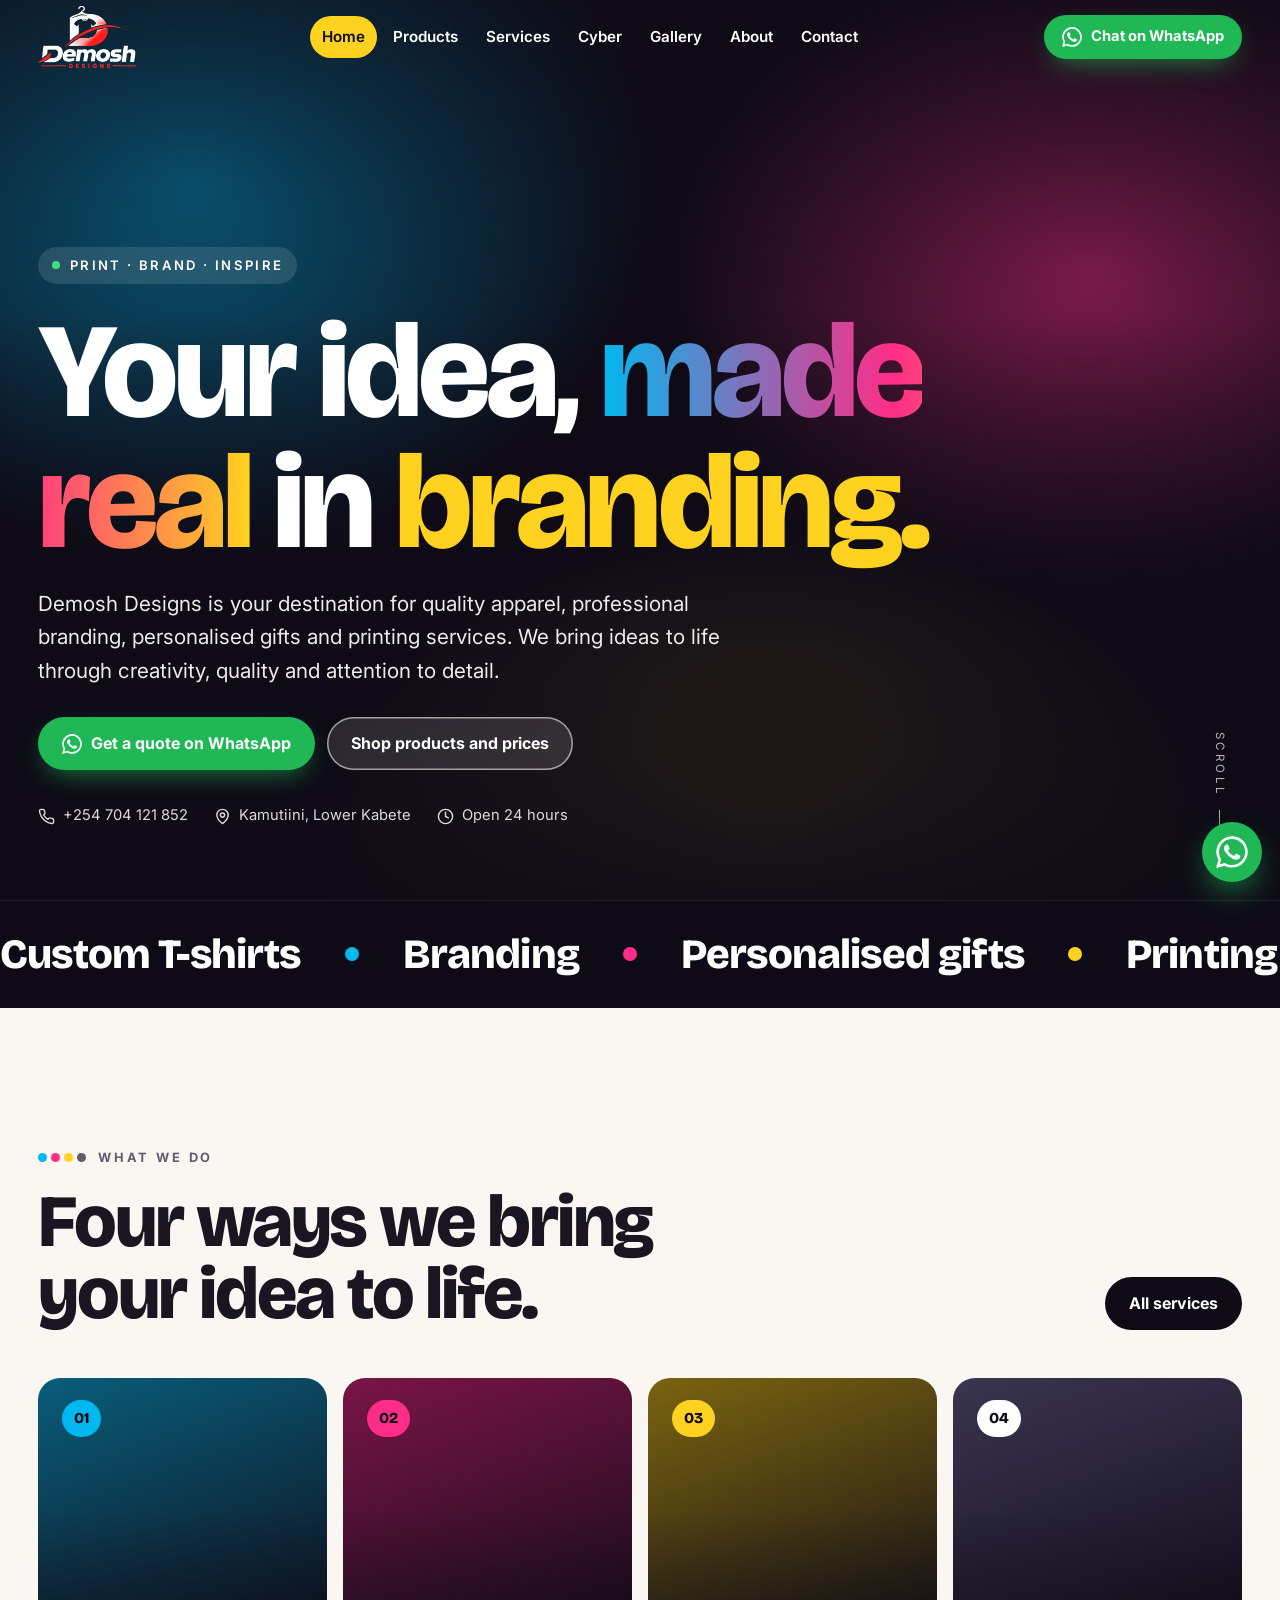
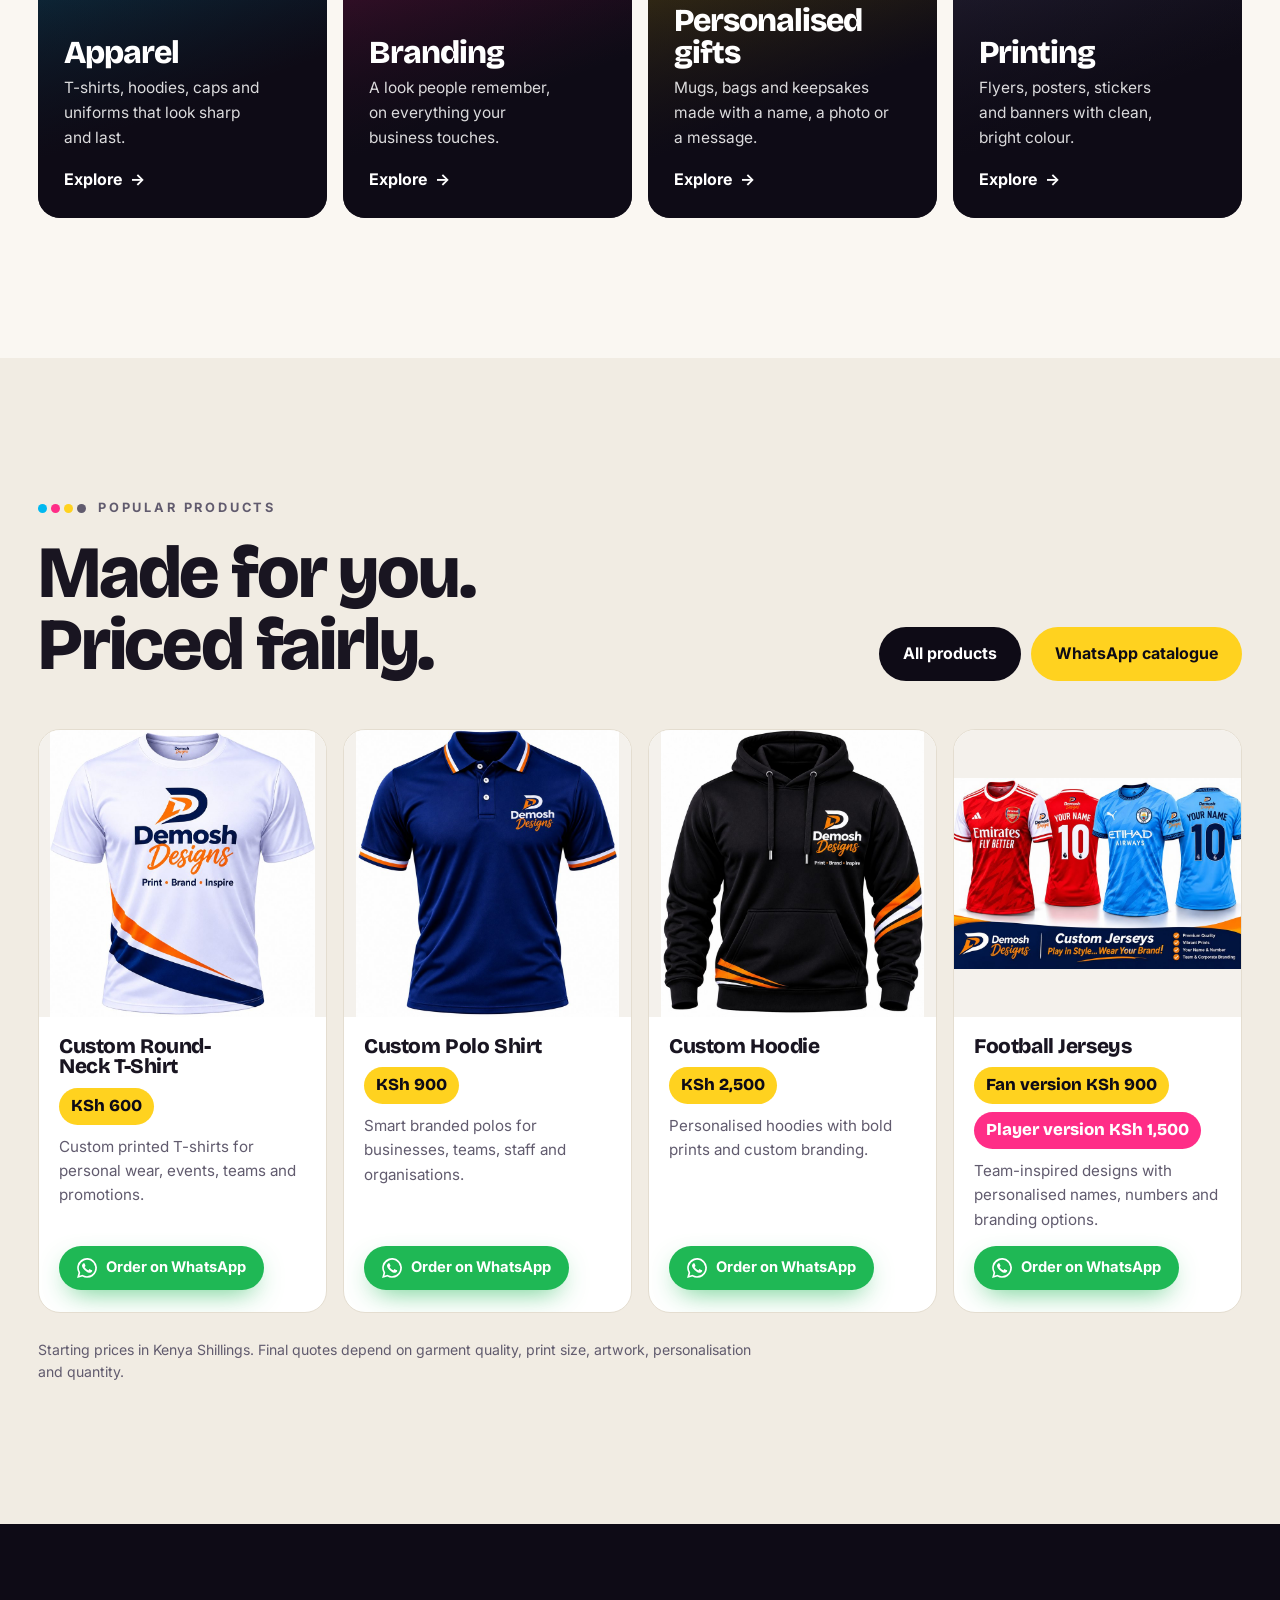
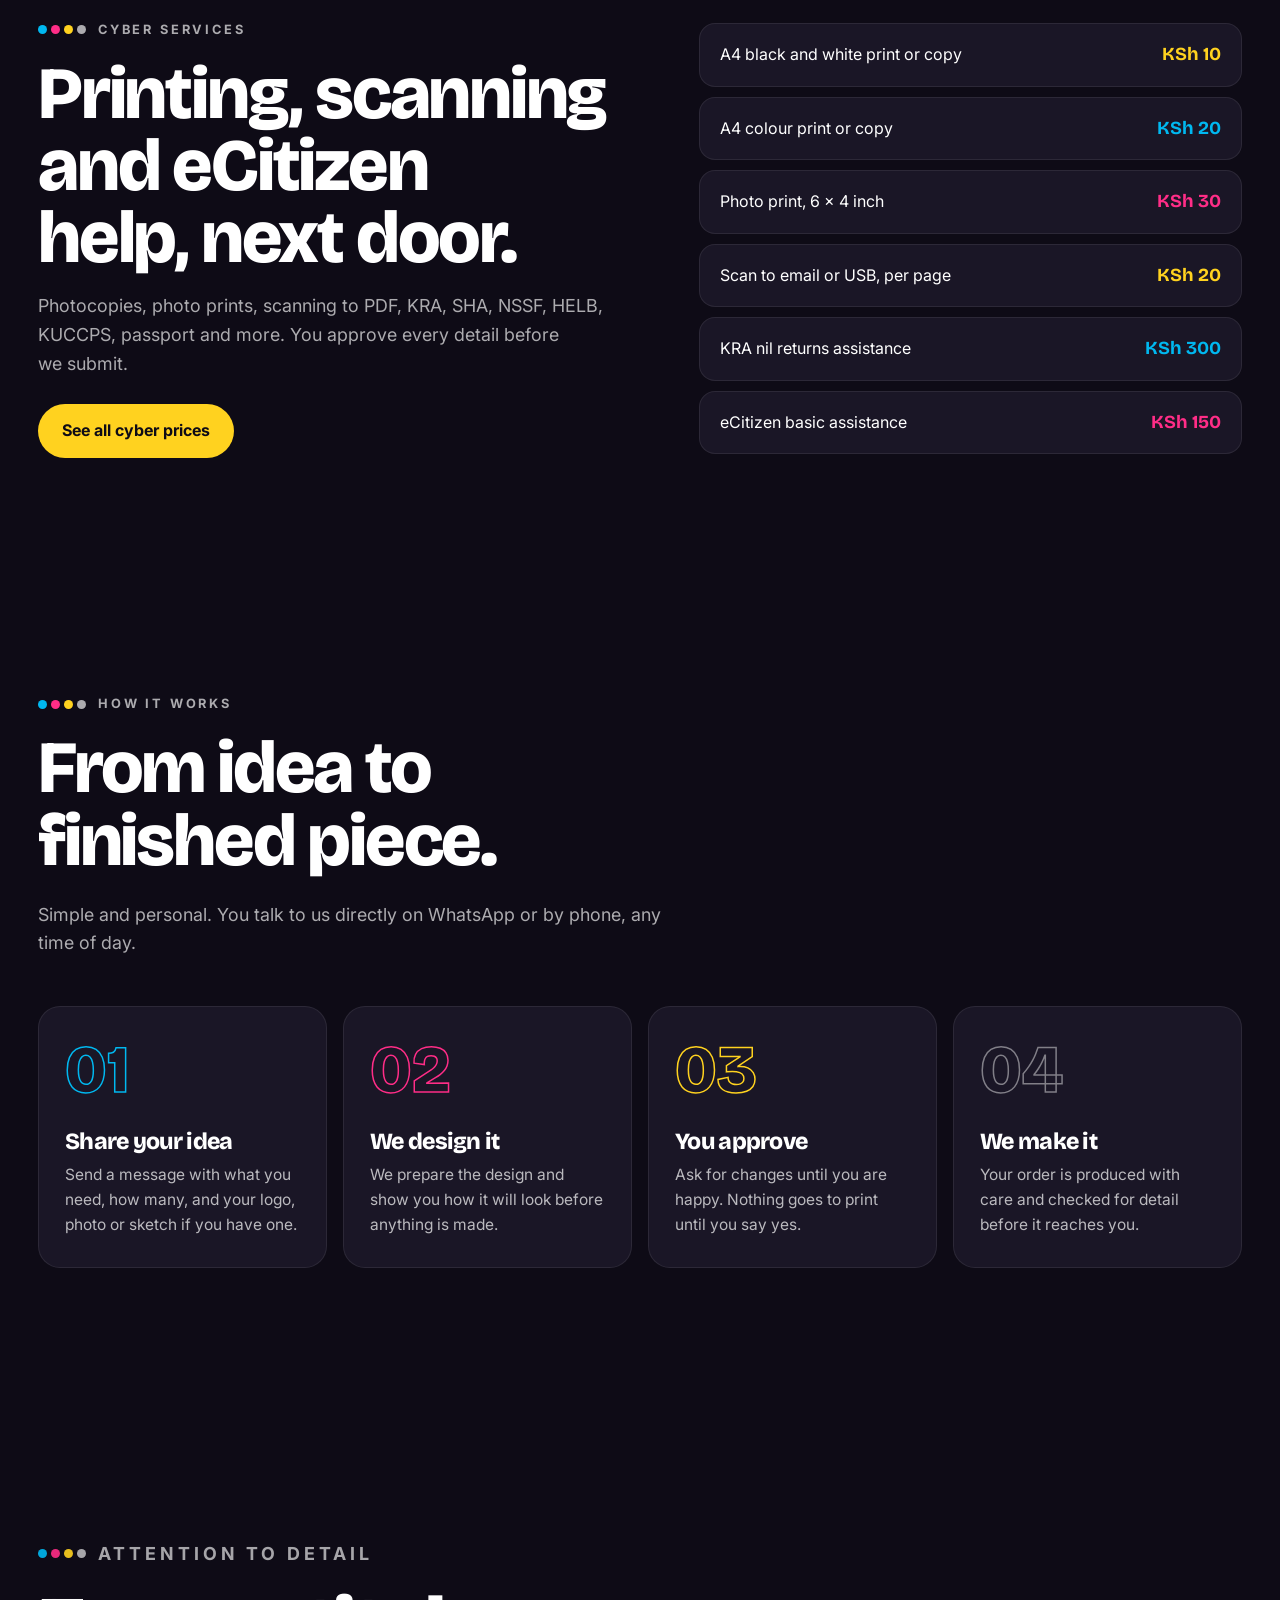
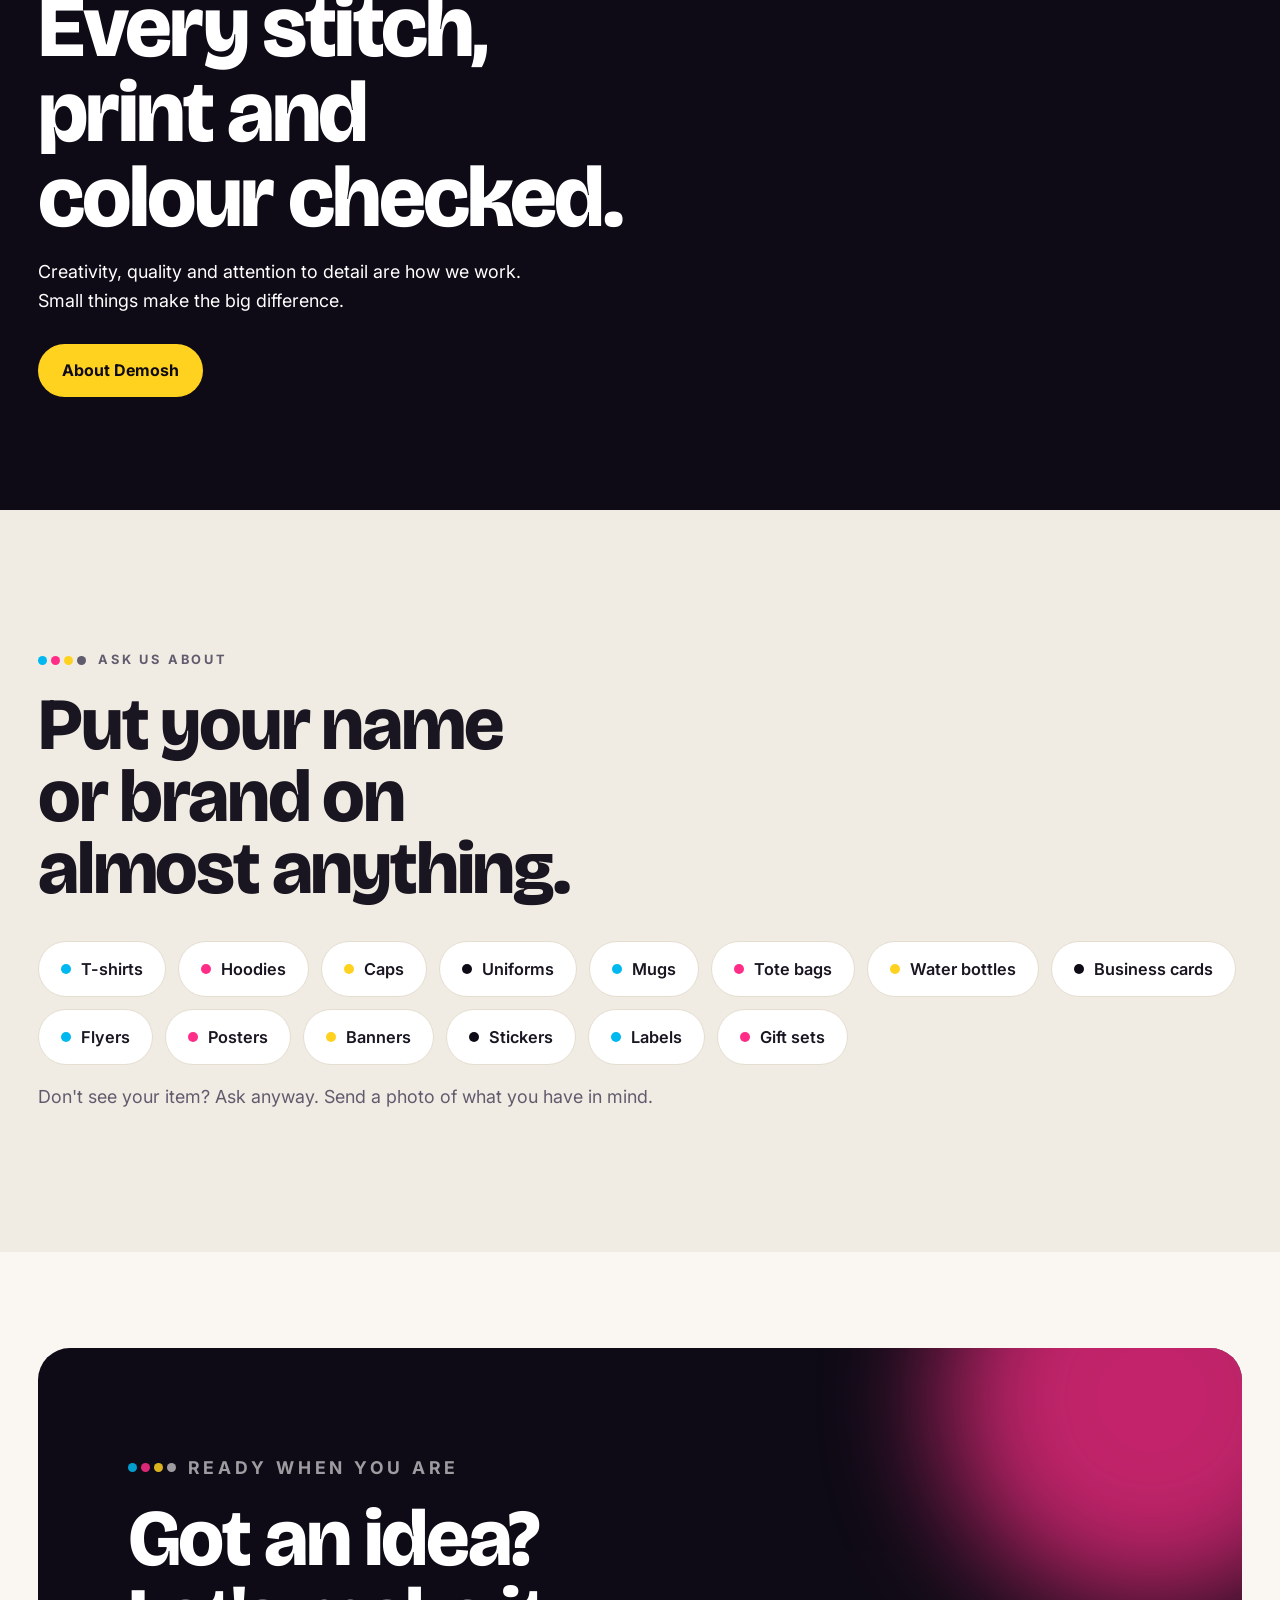
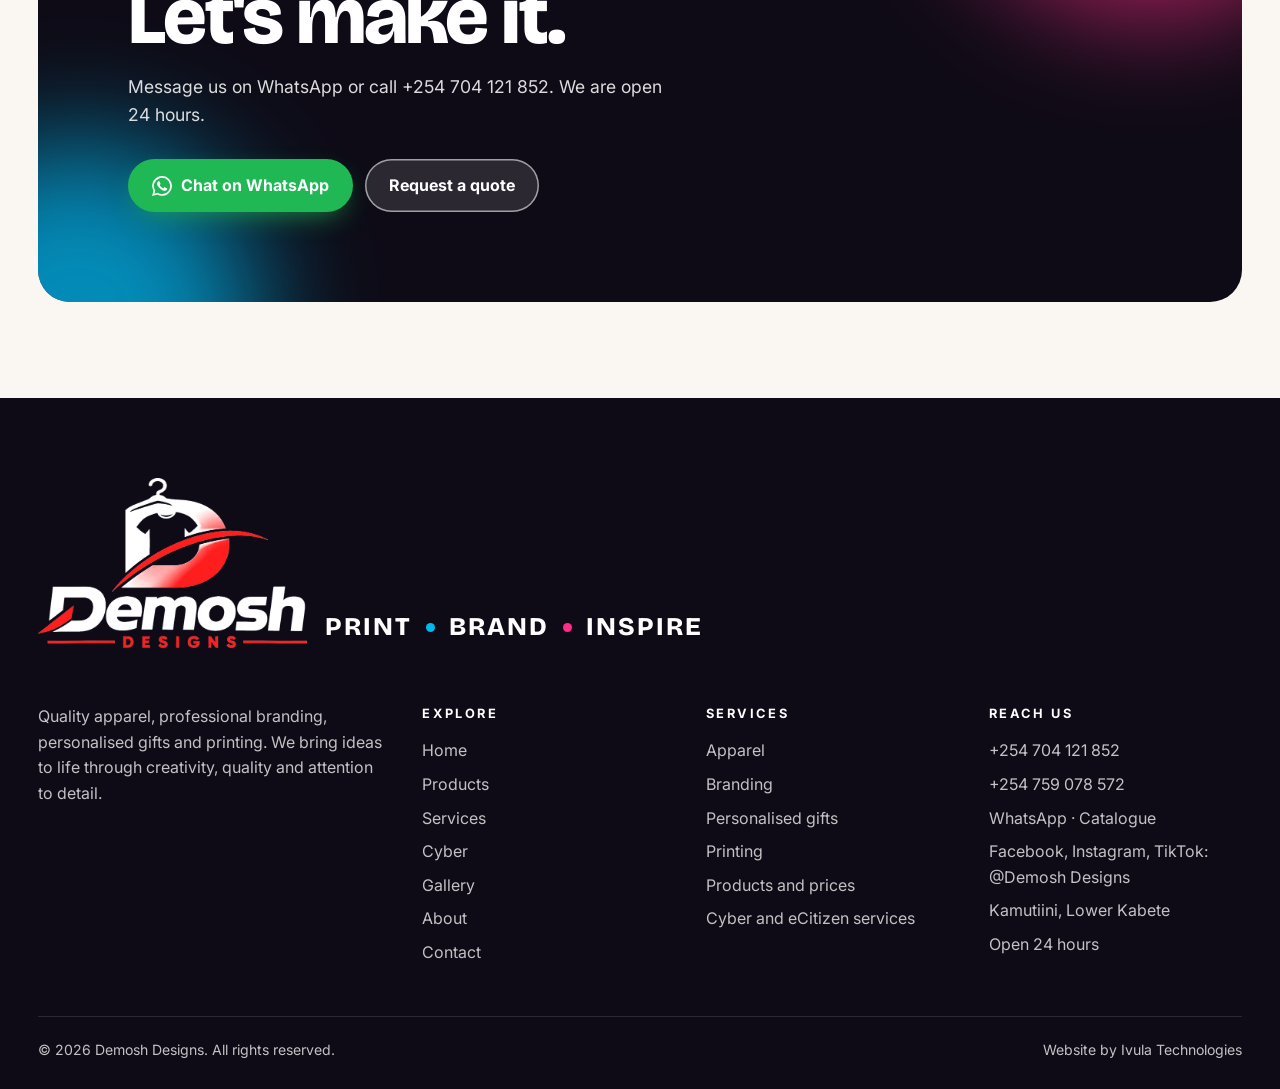
==== commit 15dd658b: "Add logo, Products and Cyber services pages from the catalogues, WhatsApp catalogue link Products pa" ====
--- a/index.html
+++ b/index.html
@@ -18,15 +18,15 @@
 <link rel="preconnect" href="https://assets.mixkit.co">
 <link rel="stylesheet" href="assets/css/site.css">
 <script type="application/ld+json">
-{"@context":"https://schema.org","@type":"Store","name":"Demosh Designs","description":"Quality apparel, professional branding, personalised gifts and printing services.","telephone":"+254704121852","founder":{"@type":"Person","name":"Gordon Omala"},"address":{"@type":"PostalAddress","streetAddress":"Kamutiini","addressLocality":"Lower Kabete","addressRegion":"Kiambu","addressCountry":"KE"},"openingHoursSpecification":{"@type":"OpeningHoursSpecification","dayOfWeek":["Monday","Tuesday","Wednesday","Thursday","Friday","Saturday","Sunday"],"opens":"00:00","closes":"23:59"}}
+{"@context":"https://schema.org","@type":"Store","name":"Demosh Designs","description":"Quality apparel, professional branding, personalised gifts and printing services.","telephone":["+254704121852","+254759078572"],"slogan":"Print. Brand. Inspire.","founder":{"@type":"Person","name":"Gordon Omala"},"address":{"@type":"PostalAddress","streetAddress":"Kamutiini","addressLocality":"Lower Kabete","addressRegion":"Kiambu","addressCountry":"KE"},"openingHoursSpecification":{"@type":"OpeningHoursSpecification","dayOfWeek":["Monday","Tuesday","Wednesday","Thursday","Friday","Saturday","Sunday"],"opens":"00:00","closes":"23:59"}}
 </script>
 </head>
 <body>
 <a class="skip" href="#main">Skip to content</a>
 <header class="hdr">
   <div class="wrap">
-    <a class="logo" href="index.html" aria-label="Demosh Designs home"><span class="dots" aria-hidden="true"><i></i><i></i><i></i><i></i></span><span><b>Demosh</b><small>Designs</small></span></a>
-    <nav class="nav" aria-label="Main"><a href="index.html" aria-current=page>Home</a><a href="services.html">Services</a><a href="gallery.html">Gallery</a><a href="about.html">About</a><a href="contact.html">Contact</a></nav>
+    <a class="logo" href="index.html"><img class="lg-light" src="assets/img/logo-light.png" alt="Demosh Designs" width="700" height="443"><img class="lg-dark" src="assets/img/logo.png" alt="" width="700" height="443"></a>
+    <nav class="nav" aria-label="Main"><a href="index.html" aria-current=page>Home</a><a href="products.html">Products</a><a href="services.html">Services</a><a href="cyber.html">Cyber</a><a href="gallery.html">Gallery</a><a href="about.html">About</a><a href="contact.html">Contact</a></nav>
     <div class="hdr-cta">
       <a class="btn btn-wa btn-sm" href="https://wa.me/254704121852?text=Hi%20Demosh%20Designs%2C%20I%20would%20like%20to%20ask%20about%20" target="_blank" rel="noopener"><svg viewBox="0 0 24 24" fill="currentColor" aria-hidden="true"><path d="M17.5 14.4c-.3-.1-1.8-.9-2-1s-.5-.1-.7.1-.8 1-.9 1.2-.3.2-.6.1a8.2 8.2 0 0 1-4.1-3.6c-.3-.5.3-.5.9-1.6.1-.2 0-.4 0-.5l-.9-2.2c-.2-.6-.5-.5-.7-.5h-.6a1.1 1.1 0 0 0-.8.4 3.4 3.4 0 0 0-1.1 2.5 5.9 5.9 0 0 0 1.2 3.1 13.4 13.4 0 0 0 5.2 4.6c1.9.8 2.7.9 3.6.7a3.1 3.1 0 0 0 2-1.4 2.5 2.5 0 0 0 .2-1.4c-.1-.2-.3-.3-.6-.4zM12 21.8a9.8 9.8 0 0 1-5-1.4l-.4-.2-3.7 1 1-3.6-.2-.4A9.8 9.8 0 1 1 12 21.8zm8.4-18.2A11.8 11.8 0 0 0 1.8 17.8L.1 24l6.3-1.7a11.8 11.8 0 0 0 5.6 1.4 11.8 11.8 0 0 0 8.4-20.1z"/></svg>Chat on WhatsApp</a>
       <button class="menu-btn" aria-label="Open menu" aria-expanded="false" aria-controls="mnav"><span></span><span></span><span></span></button>
@@ -35,9 +35,10 @@
 </header>
 <div class="mnav" id="mnav" aria-hidden="true">
   <button class="mnav-close" aria-label="Close menu">&times;</button>
-  <a class="l" href="index.html"><i style="background:var(--c)"></i>Home</a><a class="l" href="services.html"><i style="background:var(--m)"></i>Services</a><a class="l" href="gallery.html"><i style="background:var(--y)"></i>Gallery</a><a class="l" href="about.html"><i style="background:#fff"></i>About</a><a class="l" href="contact.html"><i style="background:var(--c)"></i>Contact</a>
+  <a class="l" href="index.html"><i style="background:var(--c)"></i>Home</a><a class="l" href="products.html"><i style="background:var(--m)"></i>Products</a><a class="l" href="services.html"><i style="background:var(--y)"></i>Services</a><a class="l" href="cyber.html"><i style="background:#fff"></i>Cyber</a><a class="l" href="gallery.html"><i style="background:var(--c)"></i>Gallery</a><a class="l" href="about.html"><i style="background:var(--m)"></i>About</a><a class="l" href="contact.html"><i style="background:var(--y)"></i>Contact</a>
   <div class="foot">
     <a class="btn btn-wa" href="https://wa.me/254704121852?text=Hi%20Demosh%20Designs%2C%20I%20would%20like%20to%20ask%20about%20" target="_blank" rel="noopener"><svg viewBox="0 0 24 24" fill="currentColor" aria-hidden="true"><path d="M17.5 14.4c-.3-.1-1.8-.9-2-1s-.5-.1-.7.1-.8 1-.9 1.2-.3.2-.6.1a8.2 8.2 0 0 1-4.1-3.6c-.3-.5.3-.5.9-1.6.1-.2 0-.4 0-.5l-.9-2.2c-.2-.6-.5-.5-.7-.5h-.6a1.1 1.1 0 0 0-.8.4 3.4 3.4 0 0 0-1.1 2.5 5.9 5.9 0 0 0 1.2 3.1 13.4 13.4 0 0 0 5.2 4.6c1.9.8 2.7.9 3.6.7a3.1 3.1 0 0 0 2-1.4 2.5 2.5 0 0 0 .2-1.4c-.1-.2-.3-.3-.6-.4zM12 21.8a9.8 9.8 0 0 1-5-1.4l-.4-.2-3.7 1 1-3.6-.2-.4A9.8 9.8 0 1 1 12 21.8zm8.4-18.2A11.8 11.8 0 0 0 1.8 17.8L.1 24l6.3-1.7a11.8 11.8 0 0 0 5.6 1.4 11.8 11.8 0 0 0 8.4-20.1z"/></svg>Chat on WhatsApp</a>
+    <a class="btn btn-y" href="https://wa.me/c/254704121852" target="_blank" rel="noopener">Browse our WhatsApp catalogue</a>
     <a class="btn btn-ghost" href="tel:+254704121852"><svg viewBox="0 0 24 24" fill="none" stroke="currentColor" stroke-width="2" stroke-linecap="round" stroke-linejoin="round" aria-hidden="true"><path d="M22 16.9v3a2 2 0 0 1-2.2 2 19.8 19.8 0 0 1-8.6-3.1 19.5 19.5 0 0 1-6-6A19.8 19.8 0 0 1 2.1 4.2 2 2 0 0 1 4.1 2h3a2 2 0 0 1 2 1.7c.1 1 .4 1.9.7 2.8a2 2 0 0 1-.5 2.1L8 9.9a16 16 0 0 0 6 6l1.3-1.3a2 2 0 0 1 2.1-.4c.9.3 1.8.6 2.8.7a2 2 0 0 1 1.7 2z"/></svg>Call +254 704 121 852</a>
   </div>
 </div>
@@ -45,12 +46,12 @@
 <section class="hero">
   <div class="hero-media"><video data-mx="45527" data-local="assets/media/hero.mp4" muted loop playsinline preload="none" aria-hidden="true"></video></div>
   <div class="wrap">
-    <span class="kicker"><span class="live"></span>Open 24 hours &middot; Lower Kabete</span>
+    <span class="kicker"><span class="live"></span>Print &middot; Brand &middot; Inspire</span>
     <h1>Your idea, <em>made real</em> in <span class="swap" data-swap="apparel.|branding.|gifts.|print.">apparel.</span></h1>
     <p class="lead">Demosh Designs is your destination for quality apparel, professional branding, personalised gifts and printing services. We bring ideas to life through creativity, quality and attention to detail.</p>
     <div class="ctas">
       <a class="btn btn-wa" href="https://wa.me/254704121852?text=Hi%20Demosh%20Designs%2C%20I%20would%20like%20a%20quote%20for%20" target="_blank" rel="noopener"><svg viewBox="0 0 24 24" fill="currentColor" aria-hidden="true"><path d="M17.5 14.4c-.3-.1-1.8-.9-2-1s-.5-.1-.7.1-.8 1-.9 1.2-.3.2-.6.1a8.2 8.2 0 0 1-4.1-3.6c-.3-.5.3-.5.9-1.6.1-.2 0-.4 0-.5l-.9-2.2c-.2-.6-.5-.5-.7-.5h-.6a1.1 1.1 0 0 0-.8.4 3.4 3.4 0 0 0-1.1 2.5 5.9 5.9 0 0 0 1.2 3.1 13.4 13.4 0 0 0 5.2 4.6c1.9.8 2.7.9 3.6.7a3.1 3.1 0 0 0 2-1.4 2.5 2.5 0 0 0 .2-1.4c-.1-.2-.3-.3-.6-.4zM12 21.8a9.8 9.8 0 0 1-5-1.4l-.4-.2-3.7 1 1-3.6-.2-.4A9.8 9.8 0 1 1 12 21.8zm8.4-18.2A11.8 11.8 0 0 0 1.8 17.8L.1 24l6.3-1.7a11.8 11.8 0 0 0 5.6 1.4 11.8 11.8 0 0 0 8.4-20.1z"/></svg>Get a quote on WhatsApp</a>
-      <a class="btn btn-ghost" href="services.html">See what we make</a>
+      <a class="btn btn-ghost" href="products.html">Shop products and prices</a>
     </div>
     <div class="meta">
       <span><svg viewBox="0 0 24 24" fill="none" stroke="currentColor" stroke-width="2" stroke-linecap="round" stroke-linejoin="round" aria-hidden="true"><path d="M22 16.9v3a2 2 0 0 1-2.2 2 19.8 19.8 0 0 1-8.6-3.1 19.5 19.5 0 0 1-6-6A19.8 19.8 0 0 1 2.1 4.2 2 2 0 0 1 4.1 2h3a2 2 0 0 1 2 1.7c.1 1 .4 1.9.7 2.8a2 2 0 0 1-.5 2.1L8 9.9a16 16 0 0 0 6 6l1.3-1.3a2 2 0 0 1 2.1-.4c.9.3 1.8.6 2.8.7a2 2 0 0 1 1.7 2z"/></svg><a href="tel:+254704121852" style="text-decoration:none">+254 704 121 852</a></span>
@@ -69,6 +70,66 @@
       <a class="btn btn-dark" href="services.html">All services</a>
     </div>
     <div class="svc-grid"><a class="svc rv d0" href="services.html#apparel"><video data-mx="34707" data-local="assets/media/apparel.mp4" muted loop playsinline preload="none" aria-hidden="true"></video><span class="n bg-c">01</span><h3>Apparel</h3><p>T-shirts, hoodies, caps and uniforms that look sharp and last.</p><span class="go">Explore</span></a><a class="svc rv d1" href="services.html#branding"><video data-mx="45750" data-local="assets/media/branding.mp4" muted loop playsinline preload="none" aria-hidden="true"></video><span class="n bg-m">02</span><h3>Branding</h3><p>A look people remember, on everything your business touches.</p><span class="go">Explore</span></a><a class="svc rv d2" href="services.html#gifts"><video data-mx="15082" data-local="assets/media/gifts.mp4" muted loop playsinline preload="none" aria-hidden="true"></video><span class="n bg-y">03</span><h3>Personalised gifts</h3><p>Mugs, bags and keepsakes made with a name, a photo or a message.</p><span class="go">Explore</span></a><a class="svc rv d3" href="services.html#printing"><video data-mx="25260" data-local="assets/media/printing.mp4" muted loop playsinline preload="none" aria-hidden="true"></video><span class="n bg-w">04</span><h3>Printing</h3><p>Flyers, posters, stickers and banners with clean, bright colour.</p><span class="go">Explore</span></a></div>
+  </div>
+</section>
+<section class="sec cream">
+  <div class="wrap">
+    <div class="head-row">
+      <div><p class="eyebrow"><span class="dots" aria-hidden="true"><i></i><i></i><i></i><i></i></span> Popular products</p><h2 class="h2 rv">Made for you. Priced fairly.</h2></div>
+      <div style="display:flex;gap:10px;flex-wrap:wrap"><a class="btn btn-dark" href="products.html">All products</a><a class="btn btn-y" href="https://wa.me/c/254704121852" target="_blank" rel="noopener">WhatsApp catalogue</a></div>
+    </div>
+    <div class="prod-grid"><article class="prod rv d0">
+  <div class="ph"><img src="assets/img/products/tshirt.jpg" alt="Custom Round-Neck T-Shirt by Demosh Designs" loading="lazy" width="900" height="900"></div>
+  <div class="pb">
+    <h3>Custom Round-Neck T-Shirt</h3>
+    <div class="prices"><b class="price">KSh 600</b></div>
+    <p>Custom printed T-shirts for personal wear, events, teams and promotions.</p>
+    <a class="btn btn-wa btn-sm" href="https://wa.me/254704121852?text=Hi%20Demosh%20Designs%2C%20I%20would%20like%20to%20order%3A%20Custom%20Round-Neck%20T-Shirt%20%28KSh%20600%29.%0AQuantity%3A%20%0AColour%3A%20%0ASizes%3A%20%0ADesign/logo%3A%20I%20will%20send%20it%20here." target="_blank" rel="noopener"><svg viewBox="0 0 24 24" fill="currentColor" aria-hidden="true"><path d="M17.5 14.4c-.3-.1-1.8-.9-2-1s-.5-.1-.7.1-.8 1-.9 1.2-.3.2-.6.1a8.2 8.2 0 0 1-4.1-3.6c-.3-.5.3-.5.9-1.6.1-.2 0-.4 0-.5l-.9-2.2c-.2-.6-.5-.5-.7-.5h-.6a1.1 1.1 0 0 0-.8.4 3.4 3.4 0 0 0-1.1 2.5 5.9 5.9 0 0 0 1.2 3.1 13.4 13.4 0 0 0 5.2 4.6c1.9.8 2.7.9 3.6.7a3.1 3.1 0 0 0 2-1.4 2.5 2.5 0 0 0 .2-1.4c-.1-.2-.3-.3-.6-.4zM12 21.8a9.8 9.8 0 0 1-5-1.4l-.4-.2-3.7 1 1-3.6-.2-.4A9.8 9.8 0 1 1 12 21.8zm8.4-18.2A11.8 11.8 0 0 0 1.8 17.8L.1 24l6.3-1.7a11.8 11.8 0 0 0 5.6 1.4 11.8 11.8 0 0 0 8.4-20.1z"/></svg>Order on WhatsApp</a>
+  </div>
+</article><article class="prod rv d1">
+  <div class="ph"><img src="assets/img/products/polo.jpg" alt="Custom Polo Shirt by Demosh Designs" loading="lazy" width="900" height="900"></div>
+  <div class="pb">
+    <h3>Custom Polo Shirt</h3>
+    <div class="prices"><b class="price">KSh 900</b></div>
+    <p>Smart branded polos for businesses, teams, staff and organisations.</p>
+    <a class="btn btn-wa btn-sm" href="https://wa.me/254704121852?text=Hi%20Demosh%20Designs%2C%20I%20would%20like%20to%20order%3A%20Custom%20Polo%20Shirt%20%28KSh%20900%29.%0AQuantity%3A%20%0AColour%3A%20%0ASizes%3A%20%0ADesign/logo%3A%20I%20will%20send%20it%20here." target="_blank" rel="noopener"><svg viewBox="0 0 24 24" fill="currentColor" aria-hidden="true"><path d="M17.5 14.4c-.3-.1-1.8-.9-2-1s-.5-.1-.7.1-.8 1-.9 1.2-.3.2-.6.1a8.2 8.2 0 0 1-4.1-3.6c-.3-.5.3-.5.9-1.6.1-.2 0-.4 0-.5l-.9-2.2c-.2-.6-.5-.5-.7-.5h-.6a1.1 1.1 0 0 0-.8.4 3.4 3.4 0 0 0-1.1 2.5 5.9 5.9 0 0 0 1.2 3.1 13.4 13.4 0 0 0 5.2 4.6c1.9.8 2.7.9 3.6.7a3.1 3.1 0 0 0 2-1.4 2.5 2.5 0 0 0 .2-1.4c-.1-.2-.3-.3-.6-.4zM12 21.8a9.8 9.8 0 0 1-5-1.4l-.4-.2-3.7 1 1-3.6-.2-.4A9.8 9.8 0 1 1 12 21.8zm8.4-18.2A11.8 11.8 0 0 0 1.8 17.8L.1 24l6.3-1.7a11.8 11.8 0 0 0 5.6 1.4 11.8 11.8 0 0 0 8.4-20.1z"/></svg>Order on WhatsApp</a>
+  </div>
+</article><article class="prod rv d2">
+  <div class="ph"><img src="assets/img/products/hoodie.jpg" alt="Custom Hoodie by Demosh Designs" loading="lazy" width="900" height="900"></div>
+  <div class="pb">
+    <h3>Custom Hoodie</h3>
+    <div class="prices"><b class="price">KSh 2,500</b></div>
+    <p>Personalised hoodies with bold prints and custom branding.</p>
+    <a class="btn btn-wa btn-sm" href="https://wa.me/254704121852?text=Hi%20Demosh%20Designs%2C%20I%20would%20like%20to%20order%3A%20Custom%20Hoodie%20%28KSh%202%2C500%29.%0AQuantity%3A%20%0AColour%3A%20%0ASizes%3A%20%0ADesign/logo%3A%20I%20will%20send%20it%20here." target="_blank" rel="noopener"><svg viewBox="0 0 24 24" fill="currentColor" aria-hidden="true"><path d="M17.5 14.4c-.3-.1-1.8-.9-2-1s-.5-.1-.7.1-.8 1-.9 1.2-.3.2-.6.1a8.2 8.2 0 0 1-4.1-3.6c-.3-.5.3-.5.9-1.6.1-.2 0-.4 0-.5l-.9-2.2c-.2-.6-.5-.5-.7-.5h-.6a1.1 1.1 0 0 0-.8.4 3.4 3.4 0 0 0-1.1 2.5 5.9 5.9 0 0 0 1.2 3.1 13.4 13.4 0 0 0 5.2 4.6c1.9.8 2.7.9 3.6.7a3.1 3.1 0 0 0 2-1.4 2.5 2.5 0 0 0 .2-1.4c-.1-.2-.3-.3-.6-.4zM12 21.8a9.8 9.8 0 0 1-5-1.4l-.4-.2-3.7 1 1-3.6-.2-.4A9.8 9.8 0 1 1 12 21.8zm8.4-18.2A11.8 11.8 0 0 0 1.8 17.8L.1 24l6.3-1.7a11.8 11.8 0 0 0 5.6 1.4 11.8 11.8 0 0 0 8.4-20.1z"/></svg>Order on WhatsApp</a>
+  </div>
+</article><article class="prod rv d3">
+  <div class="ph"><img src="assets/img/products/jerseys.jpg" alt="Football Jerseys by Demosh Designs" loading="lazy" width="900" height="900"></div>
+  <div class="pb">
+    <h3>Football Jerseys</h3>
+    <div class="prices"><b class="price">Fan version KSh 900</b><b class="price alt">Player version KSh 1,500</b></div>
+    <p>Team-inspired designs with personalised names, numbers and branding options.</p>
+    <a class="btn btn-wa btn-sm" href="https://wa.me/254704121852?text=Hi%20Demosh%20Designs%2C%20I%20would%20like%20to%20order%3A%20Football%20Jerseys%20%28Fan%20version%20KSh%20900%20/%20Player%20version%20KSh%201%2C500%29.%0AQuantity%3A%20%0AColour%3A%20%0ASizes%3A%20%0ADesign/logo%3A%20I%20will%20send%20it%20here." target="_blank" rel="noopener"><svg viewBox="0 0 24 24" fill="currentColor" aria-hidden="true"><path d="M17.5 14.4c-.3-.1-1.8-.9-2-1s-.5-.1-.7.1-.8 1-.9 1.2-.3.2-.6.1a8.2 8.2 0 0 1-4.1-3.6c-.3-.5.3-.5.9-1.6.1-.2 0-.4 0-.5l-.9-2.2c-.2-.6-.5-.5-.7-.5h-.6a1.1 1.1 0 0 0-.8.4 3.4 3.4 0 0 0-1.1 2.5 5.9 5.9 0 0 0 1.2 3.1 13.4 13.4 0 0 0 5.2 4.6c1.9.8 2.7.9 3.6.7a3.1 3.1 0 0 0 2-1.4 2.5 2.5 0 0 0 .2-1.4c-.1-.2-.3-.3-.6-.4zM12 21.8a9.8 9.8 0 0 1-5-1.4l-.4-.2-3.7 1 1-3.6-.2-.4A9.8 9.8 0 1 1 12 21.8zm8.4-18.2A11.8 11.8 0 0 0 1.8 17.8L.1 24l6.3-1.7a11.8 11.8 0 0 0 5.6 1.4 11.8 11.8 0 0 0 8.4-20.1z"/></svg>Order on WhatsApp</a>
+  </div>
+</article></div>
+    <p class="fine-print">Starting prices in Kenya Shillings. Final quotes depend on garment quality, print size, artwork, personalisation and quantity.</p>
+  </div>
+</section>
+<section class="sec dark tight">
+  <div class="wrap cyber-teaser">
+    <div>
+      <p class="eyebrow"><span class="dots" aria-hidden="true"><i></i><i></i><i></i><i></i></span> Cyber services</p>
+      <h2 class="h2 rv">Printing, scanning and eCitizen help, next door.</h2>
+      <p class="sub-p rv d1">Photocopies, photo prints, scanning to PDF, KRA, SHA, NSSF, HELB, KUCCPS, passport and more. You approve every detail before we submit.</p>
+      <a class="btn btn-y rv d2" href="cyber.html" style="margin-top:26px">See all cyber prices</a>
+    </div>
+    <ul class="mini-prices rv d1">
+      <li><span>A4 black and white print or copy</span><b>KSh 10</b></li>
+      <li><span>A4 colour print or copy</span><b>KSh 20</b></li>
+      <li><span>Photo print, 6 &times; 4 inch</span><b>KSh 30</b></li>
+      <li><span>Scan to email or USB, per page</span><b>KSh 20</b></li>
+      <li><span>KRA nil returns assistance</span><b>KSh 300</b></li>
+      <li><span>eCitizen basic assistance</span><b>KSh 150</b></li>
+    </ul>
   </div>
 </section>
 
@@ -122,19 +183,21 @@
 </main>
 <footer class="ftr">
   <div class="wrap">
-    <div class="big">Demosh <span class="dots" aria-hidden="true"><i></i><i></i><i></i><i></i></span></div>
+    <div class="big"><img src="assets/img/logo-light.png" alt="Demosh Designs" width="700" height="443" loading="lazy"><span class="tagline">Print <span class="dots" aria-hidden="true"><i></i><i></i><i></i><i></i></span> Brand <span class="dots" aria-hidden="true"><i></i><i></i><i></i><i></i></span> Inspire</span></div>
     <div class="cols">
       <div>
         <p style="max-width:36ch">Quality apparel, professional branding, personalised gifts and printing. We bring ideas to life through creativity, quality and attention to detail.</p>
       </div>
-      <div><h4>Explore</h4><ul><li><a href="index.html">Home</a></li><li><a href="services.html">Services</a></li><li><a href="gallery.html">Gallery</a></li><li><a href="about.html">About</a></li><li><a href="contact.html">Contact</a></li></ul></div>
+      <div><h4>Explore</h4><ul><li><a href="index.html">Home</a></li><li><a href="products.html">Products</a></li><li><a href="services.html">Services</a></li><li><a href="cyber.html">Cyber</a></li><li><a href="gallery.html">Gallery</a></li><li><a href="about.html">About</a></li><li><a href="contact.html">Contact</a></li></ul></div>
       <div><h4>Services</h4><ul>
         <li><a href="services.html#apparel">Apparel</a></li><li><a href="services.html#branding">Branding</a></li>
-        <li><a href="services.html#gifts">Personalised gifts</a></li><li><a href="services.html#printing">Printing</a></li></ul></div>
+        <li><a href="services.html#gifts">Personalised gifts</a></li><li><a href="services.html#printing">Printing</a></li>
+        <li><a href="products.html">Products and prices</a></li><li><a href="cyber.html">Cyber and eCitizen services</a></li></ul></div>
       <div><h4>Reach us</h4><ul>
         <li><a href="tel:+254704121852">+254 704 121 852</a></li>
-        <li><a href="https://wa.me/254704121852" target="_blank" rel="noopener">WhatsApp</a></li>
-        <li><a href="https://www.facebook.com/search/top?q=Demosh%20Designs" target="_blank" rel="noopener">Facebook</a></li>
+        <li><a href="tel:+254759078572">+254 759 078 572</a></li>
+        <li><a href="https://wa.me/254704121852" target="_blank" rel="noopener">WhatsApp</a> &middot; <a href="https://wa.me/c/254704121852" target="_blank" rel="noopener">Catalogue</a></li>
+        <li><a href="https://www.facebook.com/search/top?q=Demosh%20Designs" target="_blank" rel="noopener">Facebook</a>, Instagram, TikTok: @Demosh Designs</li>
         <li><a href="https://www.google.com/maps/search/?api=1&query=Kamutiini%2C%20Lower%20Kabete%2C%20Kenya" target="_blank" rel="noopener">Kamutiini, Lower Kabete</a></li>
         <li>Open 24 hours</li></ul></div>
     </div>
--- a/assets/css/site.css
+++ b/assets/css/site.css
@@ -282,3 +282,85 @@
 .svc:nth-child(2){background:linear-gradient(160deg,#7a1546,var(--ink) 70%)}
 .svc:nth-child(3){background:linear-gradient(160deg,#7a6410,var(--ink) 70%)}
 .svc:nth-child(4){background:linear-gradient(160deg,#3a3550,var(--ink) 70%)}
+
+/* ---- Logo (2026-11) ---- */
+.logo img{height:62px;width:auto}
+.logo .lg-dark{display:none}
+.hdr.solid .logo .lg-light{display:none}
+.hdr.solid .logo .lg-dark{display:block}
+.ftr .big img{height:clamp(90px,16vw,170px);width:auto}
+.ftr .big .tagline{font-size:clamp(1rem,2.4vw,1.6rem);letter-spacing:.08em;text-transform:uppercase;display:flex;align-items:center;gap:14px;flex-wrap:wrap;padding-bottom:10px}
+.ftr .big .tagline .dots i{width:9px;height:9px}
+.ftr .big .tagline .dots i:nth-child(n+2){display:none}
+.ftr .big .tagline .dots:nth-of-type(2) i:first-child{background:var(--m)}
+@media (max-width:1180px){
+  .nav,.hdr-cta .btn{display:none}
+  .menu-btn{display:block}
+}
+.nav a{padding:9px 12px}
+
+/* ---- Products ---- */
+.prod-grid{display:grid;grid-template-columns:repeat(4,1fr);gap:16px}
+.prod-grid.two-up{grid-template-columns:1fr 1fr}
+.prod{background:#fff;border:1px solid var(--line);border-radius:var(--r);overflow:hidden;display:flex;flex-direction:column;transition:transform .3s,box-shadow .3s}
+.prod:hover{transform:translateY(-5px);box-shadow:0 26px 60px -30px rgba(14,11,22,.4)}
+.prod .ph{aspect-ratio:1/1;background:#f4f1ec;overflow:hidden}
+.prod .ph img{width:100%;height:100%;object-fit:contain;transition:transform .6s}
+.prod:hover .ph img{transform:scale(1.05)}
+.prod .pb{padding:20px 20px 22px;display:flex;flex-direction:column;gap:10px;flex:1}
+.prod h3{font-size:1.3rem;letter-spacing:-.02em}
+.prices{display:flex;flex-wrap:wrap;gap:8px}
+.price{display:inline-block;background:var(--y);color:var(--ink);font-family:var(--display);font-weight:800;font-size:1.05rem;padding:5px 12px;border-radius:999px}
+.price.alt{background:var(--m);color:#fff}
+.prod p{color:var(--muted);font-size:.95rem;flex:1}
+.prod .btn{align-self:flex-start;margin-top:4px}
+.fine-print{color:var(--muted);font-size:.88rem;margin-top:26px;max-width:80ch}
+.fine-print.light{color:rgba(255,255,255,.6)}
+.promo-wrap{display:grid;grid-template-columns:2fr 1fr;gap:16px;align-items:stretch}
+.make-yours{background:var(--ink);color:#fff;border-radius:var(--r);padding:32px 28px;position:relative;overflow:hidden;isolation:isolate}
+.make-yours::after{content:"";position:absolute;width:260px;height:260px;border-radius:50%;background:var(--m);filter:blur(70px);opacity:.55;right:-90px;bottom:-110px;z-index:-1}
+.make-yours h3{font-size:2.4rem;margin-bottom:22px}
+.ticks.light{grid-template-columns:1fr}
+.ticks.light li::before{background-color:var(--y);background-image:url("data:image/svg+xml,%3Csvg xmlns='http://www.w3.org/2000/svg' viewBox='0 0 24 24' fill='none' stroke='%230e0b16' stroke-width='3.5' stroke-linecap='round' stroke-linejoin='round'%3E%3Cpath d='M5 12.5l4.5 4.5L19 7.5'/%3E%3C/svg%3E")}
+.ctas-row{display:flex;flex-wrap:wrap;gap:12px;margin-top:22px}
+
+/* ---- Cyber teaser + price tables ---- */
+.cyber-teaser{display:grid;grid-template-columns:1.1fr 1fr;gap:clamp(28px,5vw,70px);align-items:center}
+.mini-prices{list-style:none;display:grid;gap:10px}
+.mini-prices li{display:flex;justify-content:space-between;align-items:center;gap:16px;padding:16px 20px;border-radius:16px;background:var(--ink2);border:1px solid rgba(255,255,255,.08)}
+.mini-prices b{font-family:var(--display);font-size:1.15rem;color:var(--y);white-space:nowrap}
+.mini-prices li:nth-child(3n+2) b{color:var(--c)}
+.mini-prices li:nth-child(3n) b{color:var(--m)}
+.ptables{display:grid;grid-template-columns:1fr 1fr;gap:18px;align-items:start}
+.ptable{background:#fff;border:1px solid var(--line);border-radius:var(--r);overflow:hidden;scroll-margin-top:90px;padding-bottom:22px}
+.ptable#ecitizen{grid-column:1/-1}
+.pt-head{padding:26px 24px}
+.pt-head h2{font-size:clamp(1.6rem,3vw,2.2rem)}
+.pt-head p{margin-top:8px;font-size:.97rem;opacity:.85}
+.pt-head.bg-m{color:#fff}
+.pt-head.bg-w{background:var(--ink);color:#fff}
+.ptable table{width:100%;border-collapse:collapse;font-size:.97rem}
+.ptable th{text-align:left;font-size:.74rem;letter-spacing:.16em;text-transform:uppercase;color:var(--muted);padding:16px 24px 8px}
+.ptable th:last-child,.ptable td:last-child{text-align:right;white-space:nowrap}
+.ptable td{padding:12px 24px;border-top:1px solid var(--line)}
+.ptable td:last-child{font-family:var(--display);font-weight:800}
+.ptable#ecitizen tbody{display:grid;grid-template-columns:1fr 1fr;column-gap:0}
+.ptable#ecitizen tr{display:flex;justify-content:space-between;gap:12px;border-top:1px solid var(--line)}
+.ptable#ecitizen td{border-top:0}
+.ptable#ecitizen thead{display:none}
+.tnote{margin:14px 24px 0;padding:12px 14px;border-radius:12px;background:var(--cream);font-size:.88rem;color:var(--muted)}
+.ptable .btn{margin:16px 24px 0}
+
+@media (max-width:1020px){
+  .prod-grid{grid-template-columns:1fr 1fr}
+  .promo-wrap{grid-template-columns:1fr}
+  .cyber-teaser,.ptables{grid-template-columns:1fr}
+}
+@media (max-width:640px){
+  .ptable#ecitizen tbody{grid-template-columns:1fr}
+}
+@media (max-width:560px){
+  .prod-grid,.prod-grid.two-up{grid-template-columns:1fr}
+  .logo img{height:52px}
+  .ptable td,.ptable th{padding-left:16px;padding-right:16px}
+}
